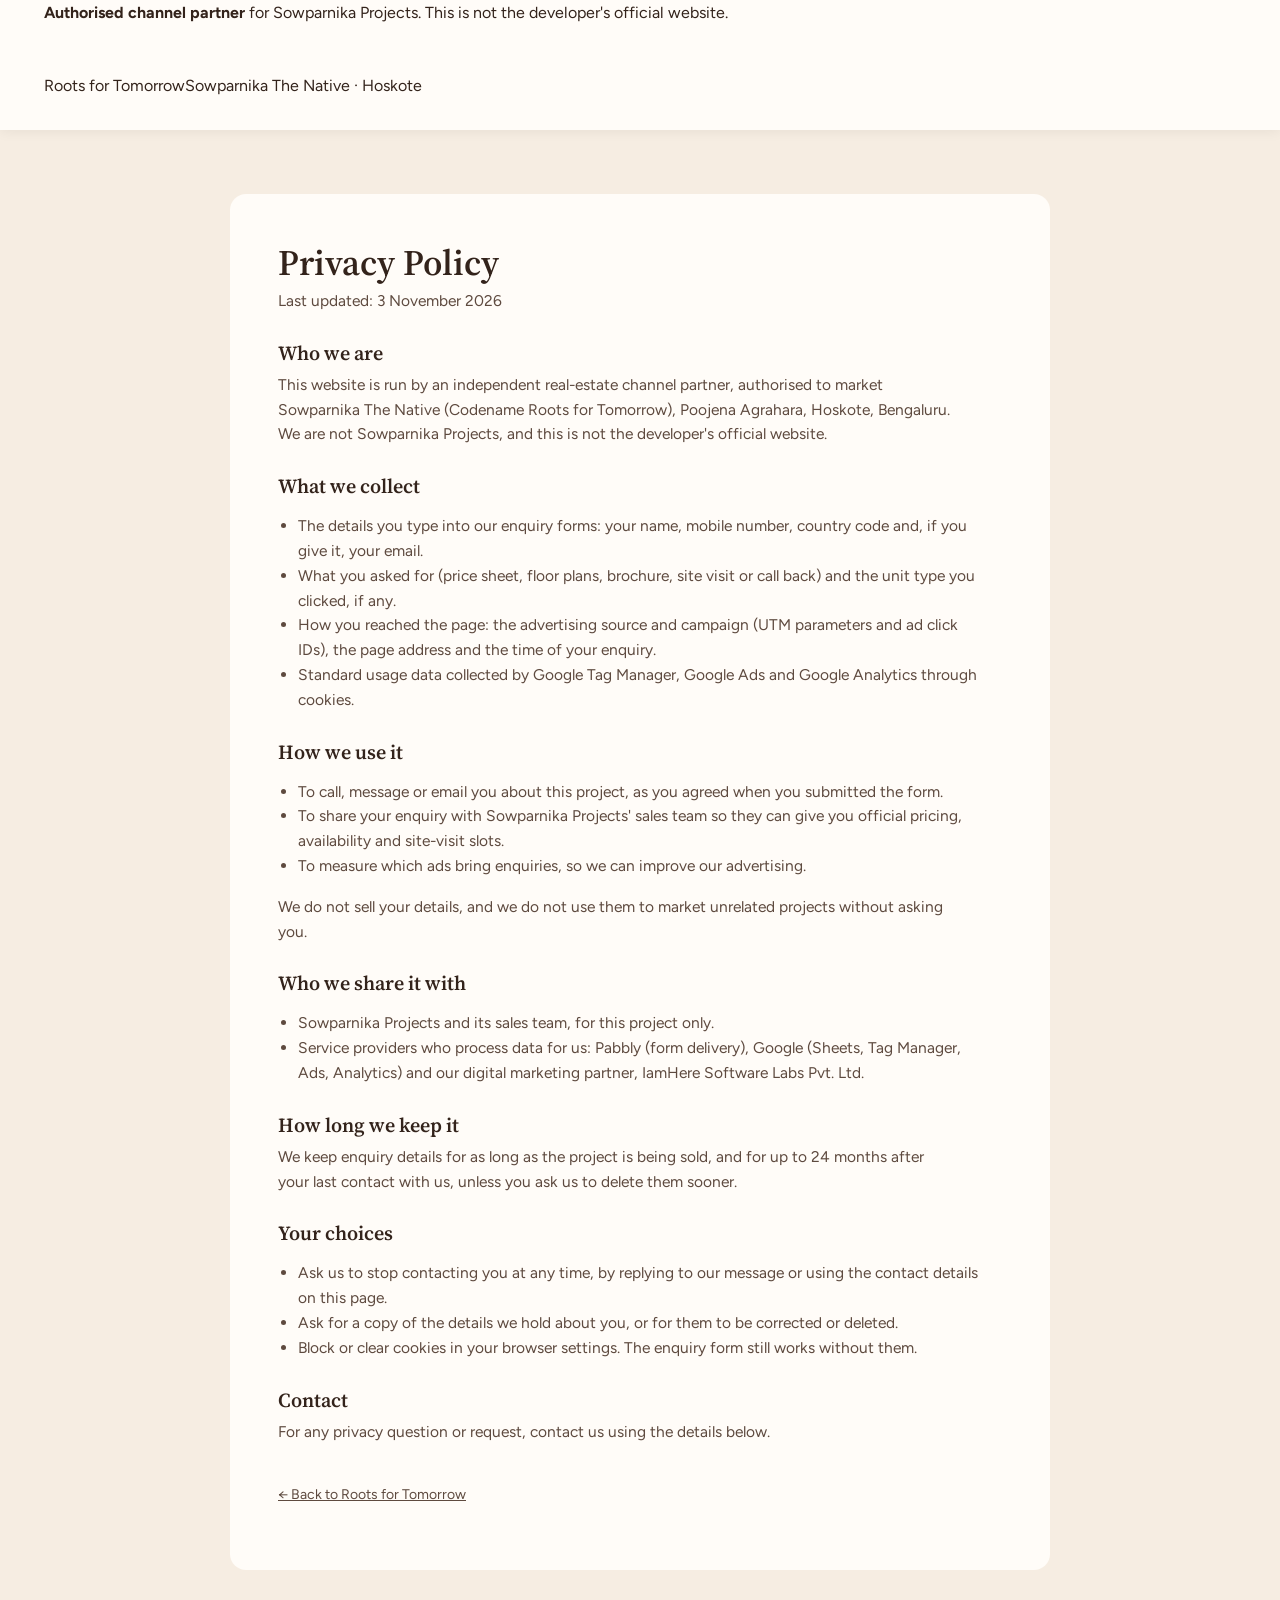
==== privacy-policy.html @ b04d7369 "Identify site as channel partner; add keywords to H1 and hero; privacy policy; neutral favicon" ====
<!DOCTYPE html>
<html lang="en-IN">
<head>
<!-- Google Tag Manager -->
<script async src="https://www.googletagmanager.com/gtm.js?id=GTM-KXQV6FQL"></script>
<script>
  window.dataLayer = window.dataLayer || [];
  function gtag(){dataLayer.push(arguments);}
  gtag('js', new Date());
  dataLayer.push({'gtm.start': new Date().getTime(), event: 'gtm.js'});
</script>
<!-- End Google Tag Manager -->
<meta charset="utf-8">
<meta name="viewport" content="width=device-width, initial-scale=1, viewport-fit=cover">
<title>Privacy Policy | Roots for Tomorrow</title>
<meta name="robots" content="noindex, follow">
<link rel="icon" href="favicon.ico" sizes="any">
<link rel="icon" href="assets/img/favicon-32.png" type="image/png" sizes="32x32">
<link rel="apple-touch-icon" href="assets/img/apple-touch-icon.png">
<link rel="preconnect" href="https://fonts.googleapis.com">
<link rel="preconnect" href="https://fonts.gstatic.com" crossorigin>
<link href="https://fonts.googleapis.com/css2?family=Cinzel:wght@500;600;700&family=Source+Serif+4:opsz,wght@8..60,400;8..60,600&family=Figtree:wght@400;500;600&display=swap" rel="stylesheet">
<link rel="stylesheet" href="assets/css/styles.css">
<link rel="stylesheet" href="assets/css/brand.css">
<script src="assets/js/config.js"></script>
<style>
  .pp { background: var(--band); padding-block: clamp(32px, 5vw, 64px); }
  .pp-card { background: var(--white); border-radius: 16px; max-width: 820px; margin: 0 auto; padding: clamp(24px, 4vw, 48px); }
  .pp-card h1 { font-family: var(--serif); font-size: clamp(28px, 3vw, 36px); font-weight: 600; margin-bottom: 6px; }
  .pp-card h2 { font-family: var(--serif); font-size: 20px; font-weight: 600; margin: 28px 0 8px; }
  .pp-card p, .pp-card li { color: var(--grey-2); font-size: 15.5px; max-width: 68ch; }
  .pp-card ul { padding-left: 20px; }
  .pp-meta { color: var(--grey); font-size: 13.5px; }
</style>
</head>
<body>
<header class="site-header" id="top">
  <div class="cp-strip" role="note"><div class="wrap"><p><strong>Authorised channel partner</strong> for Sowparnika Projects<span class="js-partner-inline"></span>. This is not the developer's official website.</p></div></div>
  <div class="wrap header-inner">
    <a class="brand brand-text" href="index.html" aria-label="Back to the Roots for Tomorrow page"><span class="bt-name">Roots for Tomorrow</span><span class="bt-sub">Sowparnika The Native · Hoskote</span></a>
  </div>
</header>

<main class="pp">
  <div class="wrap">
    <article class="pp-card">
      <h1>Privacy Policy</h1>
      <p class="pp-meta">Last updated: 3 November 2026</p>

      <h2>Who we are</h2>
      <p>This website is run by <span class="js-partner-name">an independent real-estate channel partner</span>, authorised to market Sowparnika The Native (Codename Roots for Tomorrow), Poojena Agrahara, Hoskote, Bengaluru. We are not Sowparnika Projects, and this is not the developer's official website.<span class="js-pp-contact"></span></p>

      <h2>What we collect</h2>
      <ul>
        <li>The details you type into our enquiry forms: your name, mobile number, country code and, if you give it, your email.</li>
        <li>What you asked for (price sheet, floor plans, brochure, site visit or call back) and the unit type you clicked, if any.</li>
        <li>How you reached the page: the advertising source and campaign (UTM parameters and ad click IDs), the page address and the time of your enquiry.</li>
        <li>Standard usage data collected by Google Tag Manager, Google Ads and Google Analytics through cookies.</li>
      </ul>

      <h2>How we use it</h2>
      <ul>
        <li>To call, message or email you about this project, as you agreed when you submitted the form.</li>
        <li>To share your enquiry with Sowparnika Projects' sales team so they can give you official pricing, availability and site-visit slots.</li>
        <li>To measure which ads bring enquiries, so we can improve our advertising.</li>
      </ul>
      <p>We do not sell your details, and we do not use them to market unrelated projects without asking you.</p>

      <h2>Who we share it with</h2>
      <ul>
        <li>Sowparnika Projects and its sales team, for this project only.</li>
        <li>Service providers who process data for us: Pabbly (form delivery), Google (Sheets, Tag Manager, Ads, Analytics) and our digital marketing partner, IamHere Software Labs Pvt. Ltd.</li>
      </ul>

      <h2>How long we keep it</h2>
      <p>We keep enquiry details for as long as the project is being sold, and for up to 24 months after your last contact with us, unless you ask us to delete them sooner.</p>

      <h2>Your choices</h2>
      <ul>
        <li>Ask us to stop contacting you at any time, by replying to our message or using the contact details on this page.</li>
        <li>Ask for a copy of the details we hold about you, or for them to be corrected or deleted.</li>
        <li>Block or clear cookies in your browser settings. The enquiry form still works without them.</li>
      </ul>

      <h2>Contact</h2>
      <p>For any privacy question or request, contact us using the details below.<span class="js-pp-contact2"></span></p>
      <p><a class="ty-back" href="index.html">← Back to Roots for Tomorrow</a></p>
    </article>
  </div>
</main>
<script>
(function () {
  var C = window.SS_CONFIG || {};
  if (C.partnerName) {
    document.querySelectorAll(".js-partner-name").forEach(function (s) { s.textContent = C.partnerName; });
    document.querySelectorAll(".js-partner-inline").forEach(function (s) { s.textContent = ", " + C.partnerName; });
  }
  var bits = [];
  if (C.agentRera) bits.push("Agent RERA: " + C.agentRera);
  if (C.partnerAddress) bits.push("Office: " + C.partnerAddress);
  if (C.phoneDisplay) bits.push("Phone: +91 " + C.phoneDisplay);
  if (C.partnerEmail) bits.push("Email: " + C.partnerEmail);
  var txt = bits.length ? " " + bits.join(" · ") + "." : "";
  document.querySelectorAll(".js-pp-contact, .js-pp-contact2").forEach(function (s) { s.textContent = txt; });
})();
</script>
</body>
</html>
---- assets/css/styles.css ----
/* Assetz Niwa & Neo — landing page styles.
   Format, fonts and colours follow the Sobha Sanctuary (dubai-sales-team.com) template:
   serif display headings (Chronicle Display → Source Serif 4), grotesque body (Ringside → Figtree),
   text #212529, grey #999, beige accent #c7a386, navy badge #064a69, dark pill buttons #222, #f9f9f9 bands. */
:root {
  --ink: #212529;
  --grey: #999999;
  --grey-2: #555960;
  --beige: #b9684e;            /* terracotta accent */
  --beige-soft: rgba(185, 104, 78, .32);
  --beige-faint: rgba(185, 104, 78, .18);
  --navy: #064a69;
  --dark: #222222;
  --band: #f9f9f9;
  --band-2: #f8f7f7;
  --white: #ffffff;
  --line: #e6e6e6;
  --serif: "Source Serif 4", "Chronicle Display", Georgia, "Times New Roman", serif;
  --sans: "Figtree", "Ringside", system-ui, -apple-system, "Segoe UI", sans-serif;
  --wrap: 1296px;
  --gutter: clamp(16px, 4vw, 44px);
  --header-h: 76px;
  --radius: 14px;
  --pill: 50px;
  color-scheme: light;
}
*, *::before, *::after { box-sizing: border-box; }
[hidden] { display: none !important; }
html { scroll-behavior: smooth; scroll-padding-top: calc(var(--header-h) + 12px); -webkit-text-size-adjust: 100%; font-synthesis-weight: none; }
body { margin: 0; font-family: var(--sans); font-weight: 400; font-size: 16px; line-height: 1.6; color: var(--ink); background: var(--white); overflow-x: hidden; }
img { max-width: 100%; height: auto; display: block; }
a { color: inherit; }
button { font: inherit; color: inherit; cursor: pointer; }
h1, h2, h3 { margin: 0; font-weight: 500; line-height: 1.15; }
p { margin: 0 0 1em; }
.sprite { position: absolute; width: 0; height: 0; overflow: hidden; }
.sr-only { position: absolute; width: 1px; height: 1px; overflow: hidden; clip: rect(0 0 0 0); }
.skip { position: absolute; left: -999px; top: 8px; background: var(--white); padding: 8px 14px; z-index: 100; }
.skip:focus { left: 8px; }
a:focus-visible, button:focus-visible, [tabindex]:focus-visible { outline: 2px solid var(--beige); outline-offset: 3px; }
.wrap { width: 100%; max-width: var(--wrap); margin: 0 auto; padding: 0 var(--gutter); }
.center { text-align: center; }
.section { padding: clamp(48px, 6vw, 80px) 0; }
.display { font-family: var(--serif); font-weight: 600; font-size: clamp(32px, 3.4vw, 40px); line-height: 1.15; color: var(--ink); margin-bottom: clamp(26px, 3.5vw, 40px); }
.fineprint { font-size: 12.5px; color: var(--grey); margin-top: 18px; line-height: 1.6; }

/* ---------- buttons (Sobha: dark pill, 12px, letter-spaced caps; outline pill 14px) ---------- */
.btn { white-space: nowrap; display: inline-flex; align-items: center; justify-content: center; gap: 8px; min-height: 42px; padding: 0 22px; border: 1px solid var(--dark); border-radius: var(--pill); background: var(--dark); color: #fff; font-size: 12px; font-weight: 500; letter-spacing: 1px; text-transform: uppercase; text-decoration: none; transition: background-color .2s, transform .2s, box-shadow .2s; }
.btn:hover { background: #000; transform: translateY(-1px); box-shadow: 0 10px 20px -12px rgba(0,0,0,.5); }
.btn[disabled] { opacity: .65; cursor: progress; }
.btn-outline { display: inline-flex; align-items: center; justify-content: center; min-height: 46px; padding: 0 26px; border: 1px solid #000; border-radius: var(--pill); background: transparent; color: #000; font-size: 14px; font-weight: 400; letter-spacing: 1px; text-transform: uppercase; transition: background-color .2s, color .2s; }
.btn-outline:hover { background: var(--dark); color: #fff; border-color: var(--dark); }

/* ---------- header (white, logo left, phone pill right) ---------- */
.site-header { position: sticky; top: 0; z-index: 40; background: var(--white); box-shadow: 0 2px 12px rgba(0,0,0,.06); }
.header-inner { height: var(--header-h); display: flex; align-items: center; justify-content: space-between; gap: 16px; }
.brand { display: inline-flex; align-items: center; min-height: 44px; }
.brand img { height: 38px; width: auto; max-width: none; }
.phone-pill { display: inline-flex; align-items: center; gap: 10px; min-height: 44px; padding: 0 18px; border: 1px solid var(--ink); border-radius: var(--pill); font-size: 16px; font-weight: 500; text-decoration: none; letter-spacing: .01em; transition: background-color .2s, color .2s; }
.phone-pill:hover { background: var(--dark); color: #fff; border-color: var(--dark); }
.flag { display: inline-flex; flex-direction: column; width: 22px; height: 15px; border-radius: 2px; overflow: hidden; box-shadow: 0 0 0 1px rgba(0,0,0,.08); }
.flag i { flex: 1; display: block; }
.flag i:nth-child(1) { background: #ff9933; } .flag i:nth-child(2) { background: #fff; } .flag i:nth-child(3) { background: #138808; }
@media (max-width: 480px) { .brand img { height: 30px; } .phone-pill { font-size: 14px; padding: 0 12px; } }

/* ---------- banner ---------- */
.banner { background: var(--dark); }
.banner > img { width: 100%; height: clamp(260px, 56vw, 720px); object-fit: cover; object-position: 50% 42%; }

/* ---------- intro + key facts ---------- */
.intro-band { background: var(--white); padding: clamp(32px, 4.5vw, 56px) 0 clamp(28px, 4vw, 48px); border-bottom: 1px solid var(--line); }
.intro-top { display: grid; gap: 22px; align-items: center; justify-items: center; text-align: center; }
.intro-logo img { width: 190px; height: auto; }
.intro-text h1 { font-family: var(--sans); font-weight: 500; font-size: clamp(22px, 2.2vw, 26px); line-height: 1.3; color: var(--ink); }
.intro-text h1 em { font-family: var(--serif); font-style: italic; font-weight: 300; font-size: 1.08em; color: var(--ink); }
.intro-price { margin: 12px 0 0; font-size: clamp(15px, 1.4vw, 18px); font-weight: 500; color: var(--beige); }
.intro-price i { font-style: normal; margin: 0 8px; color: #e3c3b7; }
@media (min-width: 900px) {
  .intro-top { grid-template-columns: auto auto 1fr; gap: 0; text-align: left; justify-items: stretch; }
  .intro-top::before { content: ""; grid-column: 2; grid-row: 1; width: 1px; height: 110px; background: var(--line); margin: 0 48px; }
  .intro-logo { grid-column: 1; grid-row: 1; justify-self: center; }
  .intro-text { grid-column: 3; grid-row: 1; }
}
.kf-grid { list-style: none; margin: clamp(28px, 4vw, 44px) 0 0; padding: 0; display: grid; grid-template-columns: repeat(2, minmax(0, 1fr)); gap: 22px 16px; }
.kf-grid li { display: flex; align-items: center; gap: 12px; min-width: 0; }
.kf-grid svg { flex: 0 0 auto; width: 36px; height: 36px; color: var(--grey-2); }
.kf-grid strong { display: block; font-weight: 500; font-size: 16px; line-height: 1.25; color: var(--beige); }
.kf-grid span { display: block; margin-top: 2px; font-size: 13.5px; color: var(--ink); }
@media (min-width: 900px) {
  .kf-grid { grid-template-columns: repeat(4, 1fr); gap: 26px 28px; }
  .kf-grid svg { width: 44px; height: 44px; }
  .kf-grid strong { font-size: 20px; }
  .kf-grid span { font-size: 15px; }
}

/* ---------- highlights (beige gradient pills, radius 28px) ---------- */
.highlights { background: var(--band); }
.hl-grid { list-style: none; margin: 0; padding: 0; display: grid; grid-template-columns: 1fr; gap: 16px; }
.hl-grid li { display: flex; align-items: center; gap: 18px; min-height: 90px; padding: 18px 24px; border-radius: 28px; background: linear-gradient(90deg, var(--beige-soft) 0%, var(--beige-faint) 41%, rgba(185,104,78,0) 100%); }
.hl-grid svg { flex: 0 0 auto; width: 50px; height: 50px; color: var(--beige); }
.hl-grid p { margin: 0; font-size: 16px; line-height: 1.35; color: var(--ink); }
.hl-grid strong { font-weight: 600; }
.hl-grid em { font-family: var(--serif); font-style: italic; font-weight: 400; font-size: 1.04em; }
@media (min-width: 700px) { .hl-grid { grid-template-columns: repeat(2, 1fr); gap: 20px 24px; } }
@media (min-width: 1100px) { .hl-grid { grid-template-columns: repeat(3, 1fr); gap: 22px 32px; } }

/* ---------- unit cards ---------- */
.units { background: var(--white); }
.unit-grid { display: grid; grid-template-columns: 1fr; gap: 24px; }
.unit-card { background: var(--band); border-radius: var(--radius); overflow: hidden; display: flex; flex-direction: column; }
.unit-media { position: relative; aspect-ratio: 4 / 3; background: var(--dark); }
.unit-media img { width: 100%; height: 100%; object-fit: cover; }
.unit-media::after { content: ""; position: absolute; inset: 0; background: linear-gradient(0deg, rgba(0,0,0,.72) 0%, rgba(0,0,0,.1) 55%, transparent 100%); }
.unit-badge { position: absolute; top: 14px; right: 14px; z-index: 1; background: var(--navy); color: #fff; font-size: 12px; font-weight: 500; letter-spacing: .04em; text-transform: uppercase; padding: 7px 14px; border-radius: var(--pill); }
.unit-title { position: absolute; left: 0; right: 0; bottom: 0; z-index: 1; padding: 16px 18px; color: #fff; }
.unit-title h3 { font-family: var(--serif); font-weight: 600; font-size: 20px; letter-spacing: .02em; text-transform: uppercase; }
.unit-title p { margin: 4px 0 0; font-size: 15px; font-weight: 500; }
.unit-facts { list-style: none; margin: 0; padding: 18px 18px 8px; display: grid; gap: 12px; }
.unit-facts li { display: flex; align-items: center; gap: 10px; font-size: 15px; color: var(--ink); }
.unit-facts svg { flex: 0 0 auto; color: var(--ink); }
.unit-card .btn { margin: 10px 18px 20px; align-self: flex-start; }
@media (min-width: 700px) { .unit-grid { grid-template-columns: repeat(2, 1fr); } }
@media (min-width: 1000px) { .unit-grid { grid-template-columns: repeat(3, 1fr); } }

/* ---------- gallery (3 x 2 rounded grid) ---------- */
.gallery-sec { background: var(--band); }
.g-grid { display: grid; grid-template-columns: 1fr; gap: 20px; }
.g-grid button { display: block; width: 100%; padding: 0; border: 0; border-radius: var(--radius); overflow: hidden; background: var(--dark); cursor: zoom-in; }
.g-grid img { width: 100%; aspect-ratio: 4 / 3; object-fit: cover; transition: transform .7s ease; }
.g-grid button:hover img { transform: scale(1.04); }
@media (min-width: 700px) { .g-grid { grid-template-columns: repeat(2, 1fr); } }
@media (min-width: 1000px) { .g-grid { grid-template-columns: repeat(3, 1fr); gap: 24px; } }

/* ---------- amenities (tab pills left, image right) ---------- */
.amenities { background: var(--white); }
.am-split { display: grid; gap: 28px; align-items: start; }
.am-tabs { list-style: none; margin: 0; padding: 0; display: grid; gap: 16px; }
.am-tab { display: flex; align-items: center; gap: 14px; width: 100%; min-height: 72px; padding: 0 22px; border: 1px solid var(--line); border-radius: var(--pill); background: var(--white); text-align: left; font-size: 16px; font-weight: 500; color: var(--ink); box-shadow: 0 6px 16px -12px rgba(0,0,0,.25); transition: background .25s, border-color .25s; }
.am-tab:hover { border-color: var(--beige); }
.am-tab.is-active { border-color: transparent; background: linear-gradient(90deg, var(--beige-soft) 0%, var(--beige-faint) 50%, rgba(185,104,78,0) 100%), var(--white); }
.am-ic { flex: 0 0 auto; width: 40px; height: 40px; display: grid; place-items: center; color: var(--beige); }
.am-panels { position: relative; }
.am-panel { margin: 0; }
.am-panel img { width: 100%; aspect-ratio: 4 / 3; object-fit: cover; border-radius: var(--radius); }
.am-panel figcaption { margin-top: 12px; font-size: 14.5px; color: var(--grey-2); }
@media (min-width: 900px) { .am-split { grid-template-columns: 1fr 1.25fr; gap: 40px; } .am-panel img { aspect-ratio: 4 / 3.2; } }

/* ---------- floor plans & price list ---------- */
.pricing { background: var(--band); }
.fp-grid { display: grid; grid-template-columns: 1fr; gap: 32px; }
.fp-card { min-width: 0; display: flex; flex-direction: column; }
.fp-img { position: relative; display: block; width: 100%; aspect-ratio: 16 / 9.5; padding: 0; border: 0; border-radius: var(--radius); background: #f5ece8; overflow: hidden; cursor: pointer; }
.fp-img img { width: 100%; height: 100%; object-fit: cover; object-position: 50% 40%; filter: blur(5px); opacity: .85; transform: scale(1.1); transition: filter .4s; }
.fp-img:hover img { filter: blur(3px); }
.fp-pill { position: absolute; left: 50%; top: 50%; transform: translate(-50%, -50%); background: var(--beige); color: #fff; padding: 12px 26px; border-radius: var(--pill); font-size: 14px; font-weight: 400; letter-spacing: .14em; text-transform: uppercase; white-space: nowrap; }
.fp-info { margin: 22px 0 18px; padding: 0 4px; }
.fp-info div { margin-bottom: 12px; }
.fp-info dt { font-size: 14px; letter-spacing: .04em; text-transform: uppercase; color: var(--ink); }
.fp-info dd { margin: 3px 0 0; font-size: 15px; font-weight: 600; letter-spacing: .02em; text-transform: uppercase; color: var(--ink); }
.fp-card .btn-outline { margin-top: auto; width: 100%; }
@media (min-width: 700px) { .fp-grid { grid-template-columns: repeat(2, 1fr); gap: 36px 28px; } }
@media (min-width: 1000px) { .fp-grid { grid-template-columns: repeat(3, 1fr); gap: 32px; } }

/* ---------- about developer ---------- */
.about { background: var(--white); }
.about-grid { display: grid; gap: 28px; align-items: center; }
.about-logo img { width: 220px; height: auto; }
.about-logo p { margin: 16px 0 0; font-size: 14px; color: var(--grey-2); }
.about-logo strong { color: var(--ink); font-weight: 600; }
.about-text p { font-size: 16px; color: var(--grey-2); line-height: 1.7; }
.about-text p:last-child { margin-bottom: 0; }
@media (min-width: 900px) { .about-grid { grid-template-columns: 280px 1fr; gap: 56px; } }

/* ---------- enquiry section ---------- */
.contact { background: var(--white); border-top: 1px solid var(--line); }
.contact-grid { display: grid; gap: 32px; }
.eyebrow { margin: 0 0 6px; font-size: 16px; letter-spacing: .14em; text-transform: uppercase; color: var(--grey-2); }
.contact .display { margin-bottom: 14px; }
.contact-sub { color: var(--grey-2); max-width: 44ch; }
.form-label { margin: 0 0 20px; padding-bottom: 10px; font-size: 14px; font-weight: 600; letter-spacing: .08em; text-transform: uppercase; color: var(--ink); border-bottom: 1px solid var(--line); position: relative; }
.form-label::after { content: ""; position: absolute; left: 0; bottom: -1px; width: 110px; height: 2px; background: var(--beige); }
@media (min-width: 900px) { .contact-grid { grid-template-columns: 1fr 1.1fr; gap: 64px; align-items: start; } }

/* ---------- footer ---------- */
.site-footer { background: var(--band-2); color: var(--grey-2); padding: 28px 0 calc(96px + env(safe-area-inset-bottom)); font-size: 13px; border-top: 1px solid var(--line); }
.foot-grid { display: grid; gap: 18px; align-items: start; }
.foot-mark { width: 84px; height: auto; }
.foot-partner { margin: 0 0 8px; font-size: 13.5px; color: var(--ink); }
.disclaimer { margin: 0; font-size: 12.5px; line-height: 1.6; color: var(--grey-2); }
.disclaimer strong { color: var(--ink); font-weight: 600; }
.disclaimer a { color: var(--ink); }
.foot-links { display: flex; gap: 14px; font-size: 13.5px; }
.foot-links a { color: var(--ink); text-decoration: none; }
.foot-links a:hover { text-decoration: underline; }
@media (min-width: 900px) { .foot-grid { grid-template-columns: 100px 1fr auto; gap: 24px; } .site-footer { padding-bottom: 28px; } }

/* ---------- side tab, WhatsApp float, sticky bar ---------- */
.side-tab { display: none; position: fixed; right: 0; top: 40%; z-index: 44; width: 48px; height: 160px; padding: 0; border: 0; border-radius: 10px 0 0 10px; background: var(--dark); color: #fff; transition: background-color .2s; }
.side-tab span { display: block; transform: rotate(-90deg); white-space: nowrap; font-size: 12px; font-weight: 500; letter-spacing: 2px; text-transform: uppercase; }
.side-tab:hover { background: #000; }
@media (min-width: 900px) { .side-tab { display: grid; place-items: center; } }
.wa-float { position: fixed; left: 20px; bottom: 92px; z-index: 44; width: 52px; height: 52px; border-radius: 50%; display: grid; place-items: center; background: #25d366; color: #fff; box-shadow: 0 10px 24px -8px rgba(0,0,0,.5); }
@media (min-width: 900px) { .wa-float { bottom: 28px; left: 24px; } }
.action-bar { position: fixed; z-index: 45; left: 0; right: 0; bottom: 0; display: flex; gap: 8px; padding: 10px 12px calc(10px + env(safe-area-inset-bottom)); background: rgba(34,34,34,.97); transform: translateY(110%); transition: transform .25s ease; }
.action-bar.is-visible { transform: none; }
.action-bar > * { flex: 1 1 0; min-height: 46px; display: inline-flex; align-items: center; justify-content: center; gap: 6px; border-radius: var(--pill); font-weight: 500; font-size: 13px; letter-spacing: 1px; text-transform: uppercase; text-decoration: none; }
.action-bar a { color: #fff; border: 1px solid rgba(255,255,255,.4); }
.action-bar .mb-wa { color: #fff; background: #25d366; border-color: #25d366; }
.action-bar button { flex-grow: 1.4; border: 0; background: #fff; color: var(--dark); }
@media (min-width: 900px) { .action-bar { display: none; } }

/* ---------- forms (Sobha: light bordered fields, placeholder labels, outline Submit pill) ---------- */
.form-title { font-family: var(--serif); font-weight: 600; font-size: 28px; line-height: 1.15; margin-bottom: 6px; }
.form-lede { font-size: 14px; color: var(--grey-2); margin-bottom: 18px; }
.lead-form { display: grid; gap: 14px; }
.field { margin: 0; padding: 0; border: 0; min-width: 0; }
.field legend { display: block; font-size: 13px; font-weight: 500; margin-bottom: 8px; color: var(--ink); padding: 0; }
.opt { font-weight: 400; color: var(--grey); }
.lead-form input[type=text], .lead-form input[type=tel], .lead-form input[type=email], .lead-form select { width: 100%; height: 52px; padding: 0 16px; border: 1px solid #d9d9d9; border-radius: 6px; background: #fff; font: inherit; font-size: 15px; color: var(--ink); }
.lead-form input::placeholder { color: #8a8a8a; }
.lead-form input:focus, .lead-form select:focus { outline: none; border-color: var(--beige); box-shadow: 0 0 0 3px rgba(185,104,78,.25); }
.lead-form input[aria-invalid="true"] { border-color: #b3261e; }
.phone-row { display: grid; grid-template-columns: 92px 1fr; gap: 8px; }
.phone-row select { padding: 0 10px; }
.chips { display: flex; flex-wrap: wrap; gap: 8px; }
.chips legend { width: 100%; }
.chips label { position: relative; margin: 0; }
.chips input { position: absolute; opacity: 0; inset: 0; margin: 0; cursor: pointer; }
.chips label span { display: inline-flex; align-items: center; min-height: 42px; padding: 0 16px; border: 1px solid #d9d9d9; border-radius: var(--pill); font-size: 13.5px; background: #fff; transition: background-color .15s, border-color .15s, color .15s; }
.chips label input:checked + span { background: var(--dark); color: #fff; border-color: var(--dark); }
.chips input:focus-visible + span { outline: 2px solid var(--beige); outline-offset: 2px; }
.consent { display: grid; grid-template-columns: 20px 1fr; gap: 10px; align-items: center; font-size: 12.5px; color: var(--grey-2); line-height: 1.5; min-height: 44px; }
.consent input { width: 18px; height: 18px; margin: 0; accent-color: var(--dark); }
.err { margin: 4px 0 0; font-size: 12.5px; color: #b3261e; }
.err:empty { display: none; }
.form-status { margin: 0; font-size: 13.5px; }
.form-status:empty { display: none; }
.form-status.is-error { color: #8c1d18; background: #fbeceb; padding: 10px 12px; border-radius: 6px; }
.form-status a { font-weight: 600; }
.hp { position: absolute !important; left: -9999px; width: 1px; height: 1px; overflow: hidden; }
.btn-submit { justify-self: start; min-width: 140px; }
.form-success { text-align: left; padding: 6px 0; }
.form-success h4 { font-family: var(--serif); font-size: 24px; font-weight: 600; margin: 0 0 8px; }
.form-success p { font-size: 14px; color: var(--grey-2); }
.form-success .tick { width: 44px; height: 44px; border-radius: 50%; background: var(--beige); display: grid; place-items: center; margin-bottom: 14px; color: #fff; }
.form-success .btn-dark { display: inline-flex; align-items: center; min-height: 42px; padding: 0 22px; border-radius: var(--pill); background: var(--dark); color: #fff; border: 0; font-size: 12px; letter-spacing: 1px; text-transform: uppercase; }

/* ---------- modal + lightbox ---------- */
dialog { border: 0; padding: 0; }
dialog::backdrop { background: rgba(0, 0, 0, .7); }
.modal { width: min(480px, calc(100% - 24px)); max-height: calc(100svh - 24px); border-radius: 14px; background: var(--white); color: var(--ink); overflow: auto; box-shadow: 0 40px 100px -30px rgba(0,0,0,.6); }
.modal[open] { animation: pop .3s ease; }
@keyframes pop { from { opacity: 0; transform: translateY(12px) scale(.98); } to { opacity: 1; transform: none; } }
.modal-inner { padding: 30px 26px 24px; }
.modal-logo { width: 120px; height: auto; margin: 0 auto 18px; }
.modal-inner .form-title, .modal-inner .form-lede { text-align: center; }
.assure { display: flex; align-items: center; justify-content: center; gap: 6px; margin: 14px 0 0; font-size: 12px; color: var(--grey); }
.modal .btn-submit { justify-self: stretch; width: 100%; background: var(--dark); color: #fff; border-color: var(--dark); font-size: 13px; }
.modal-close { position: absolute; top: 10px; right: 10px; width: 40px; height: 40px; border: 0; border-radius: 50%; background: rgba(0,0,0,.06); color: var(--ink); display: grid; place-items: center; z-index: 3; }
.modal-close:hover { background: rgba(0,0,0,.12); }
.lightbox { width: 100vw; height: 100svh; max-width: none; max-height: none; background: rgba(15, 15, 15, .96); color: #fff; }
.lightbox[open] { display: grid; place-items: center; }
.lightbox figure { margin: 0; max-width: min(1400px, 94vw); }
.lightbox img { max-height: 82svh; width: auto; margin: 0 auto; background: #fff; }
.lightbox figcaption { color: #cfc8c1; text-align: center; margin-top: 10px; font-size: 14px; }
.lightbox .modal-close { background: rgba(255,255,255,.12); color: #fff; }
.lb-nav { position: absolute; top: 50%; transform: translateY(-50%); width: 48px; height: 64px; background: rgba(255,255,255,.08); border: 0; color: #fff; font-size: 36px; }
.lb-prev { left: 8px; }
.lb-next { right: 8px; }
.noscript { position: fixed; bottom: 0; left: 0; right: 0; background: #f6e6df; padding: 12px; text-align: center; margin: 0; z-index: 99; }
section[id] { scroll-margin-top: calc(var(--header-h) + 8px); }
html:not(.ss-editing) [data-edit]:empty { display: none; }
.review-mode [data-review] { outline: 2px dashed #d97706; outline-offset: 4px; }
@media (prefers-reduced-motion: reduce) { html { scroll-behavior: auto; } *, *::before, *::after { transition: none !important; animation: none !important; } }
.unit-media { overflow: hidden; }
.unit-media img { position: absolute; inset: 0; }
.unit-media img[height="3845"] { object-position: 50% 70%; }
#am-relax img { object-position: 50% 78%; }
/* Section order: Highlights (grey) → Floor plans (white) → Gallery (grey) → Amenities (white) → Location */
.pricing { background: var(--white); }

/* ---------- location (assetzproperty.com/niwaandneo: category tabs + numbered map + landmark lists) ---------- */
.location { background: var(--band); color: var(--ink); }
.loc-intro { max-width: 760px; margin: -8px auto 30px; text-align: center; color: var(--grey-2); font-size: 16px; }
.loc-tabs { list-style: none; margin: 0 0 28px; padding: 0; display: grid; grid-template-columns: repeat(3, 1fr); gap: 10px; }
.loc-tab { width: 100%; min-height: 64px; display: flex; flex-direction: column; align-items: center; justify-content: center; gap: 6px; padding: 10px 8px; border: 1px solid var(--line); border-radius: var(--radius); background: var(--white); font-size: 13px; font-weight: 500; color: var(--ink); transition: background .25s, border-color .25s, color .25s; }
.loc-tab svg { color: var(--beige); }
.loc-tab:hover { border-color: var(--beige); }
.loc-tab.is-active { background: var(--dark); border-color: var(--dark); color: #fff; }
.loc-tab.is-active svg { color: #fff; }
.loc-split { display: grid; gap: 24px; align-items: start; }
.loc-map { margin: 0; }
.loc-map button { display: block; width: 100%; padding: 0; border: 1px solid var(--line); border-radius: var(--radius); background: #fff; overflow: hidden; cursor: zoom-in; }
.loc-map img { width: 100%; height: auto; }
.loc-panels { background: var(--white); border: 1px solid var(--line); border-radius: var(--radius); padding: 24px 22px; }
.loc-panel h3 { font-family: var(--serif); font-weight: 600; font-size: 24px; margin-bottom: 14px; }
.loc-items { list-style: none; margin: 0; padding: 0; }
.loc-items li { display: grid; grid-template-columns: 32px 1fr auto; align-items: center; gap: 12px; padding: 12px 0; border-top: 1px solid var(--line); font-size: 15px; }
.loc-no { width: 28px; height: 28px; border-radius: 50%; background: var(--beige); color: #fff; font-size: 12px; font-weight: 600; display: grid; place-items: center; }
.loc-name { color: var(--ink); }
.loc-time { color: var(--grey-2); white-space: nowrap; font-size: 14px; }
.location .fineprint { margin-top: 22px; }
@media (min-width: 700px) { .loc-tabs { grid-template-columns: repeat(6, 1fr); } .loc-tab { flex-direction: row; gap: 10px; min-height: 56px; font-size: 14px; } }
@media (min-width: 900px) { .loc-split { grid-template-columns: 1.15fr 1fr; gap: 32px; } .loc-panels { padding: 30px 28px; } }

/* ---------- conversion popup ---------- */
.modal { width: min(880px, calc(100% - 24px)); border-radius: 16px; overflow: hidden auto; }
.modal-grid { display: grid; grid-template-columns: 1fr; }
.modal-offer { position: relative; min-height: 190px; background: var(--dark); color: #fff; overflow: hidden; }
.modal-photo { position: absolute; inset: 0; width: 100%; height: 100%; object-fit: cover; object-position: 50% 20%; }
.modal-offer-inner { position: relative; z-index: 1; height: 100%; display: flex; flex-direction: column; justify-content: flex-end; padding: 22px 22px 20px; background: linear-gradient(180deg, rgba(10,10,10,.25) 0%, rgba(10,10,10,.6) 45%, rgba(10,10,10,.92) 100%); }
.modal-offer .modal-logo { width: 96px; margin: 0 0 12px; }
.modal-eyebrow { margin: 0 0 6px; font-size: 11px; letter-spacing: .16em; text-transform: uppercase; color: var(--beige); }
.modal-offer h3 { font-family: var(--serif); font-weight: 600; font-size: 22px; line-height: 1.2; margin-bottom: 12px; }
.modal-perks, .modal-trust { list-style: none; margin: 0; padding: 0; }
.modal-perks { display: none; gap: 8px; }
.modal-perks li { display: flex; align-items: center; gap: 10px; font-size: 14px; color: #eee8e1; }
.modal-perks svg { flex: 0 0 auto; color: var(--beige); }
.modal-trust { display: flex; gap: 18px; margin-top: 16px; padding-top: 14px; border-top: 1px solid rgba(255,255,255,.2); }
.modal-trust li { font-size: 11px; line-height: 1.3; color: #d9d4ce; }
.modal-trust strong { display: block; font-size: 16px; font-weight: 600; color: #fff; }
.modal-inner { padding: 24px 22px 20px; }
.modal-tag { margin: 0 0 6px; font-size: 11.5px; font-weight: 600; letter-spacing: .14em; text-transform: uppercase; color: var(--beige); }
.modal-inner .form-title, .modal-inner .form-lede { text-align: left; }
.modal-inner .form-title { font-size: 26px; }
.modal .btn-submit { min-height: 52px; font-size: 13px; }
.modal .assure { justify-content: flex-start; text-align: left; }
.modal .lead-form { gap: 12px; }
@media (min-width: 860px) {
  .modal-grid { grid-template-columns: 400px 1fr; min-height: 560px; }
  .modal-offer { min-height: 0; }
  .modal-offer-inner { padding: 30px 28px 26px; }
  .modal-perks { display: grid; }
  .modal-offer h3 { font-size: 26px; }
  .modal-inner { padding: 34px 32px 26px; display: flex; flex-direction: column; justify-content: center; }
  .modal-close { background: rgba(0,0,0,.06); }
}

/* ---------- thank-you page ---------- */
.ty { background: var(--band); min-height: calc(100vh - var(--header-h)); display: grid; place-items: start center; padding: clamp(40px, 6vw, 80px) 0; }
.ty-card { background: var(--white); border-radius: 16px; box-shadow: 0 30px 60px -40px rgba(0,0,0,.35); max-width: 760px; width: 100%; padding: clamp(28px, 5vw, 56px); text-align: center; }
.ty-tick { width: 64px; height: 64px; border-radius: 50%; background: var(--beige); color: #fff; display: grid; place-items: center; margin: 0 auto 18px; }
.ty-card .display { margin-bottom: 10px; }
.ty-lede { font-size: 17px; color: var(--grey-2); max-width: 52ch; margin: 0 auto 26px; }
.ty-steps { list-style: none; margin: 0 auto 30px; padding: 0; display: grid; gap: 12px; text-align: left; max-width: 520px; }
.ty-steps li { display: grid; grid-template-columns: 32px 1fr; gap: 12px; align-items: start; font-size: 15px; color: var(--ink); }
.ty-steps .no { width: 28px; height: 28px; border-radius: 50%; background: var(--dark); color: #fff; font-size: 12px; font-weight: 600; display: grid; place-items: center; margin-top: 1px; }
.ty-actions { display: flex; flex-wrap: wrap; justify-content: center; gap: 12px; margin-bottom: 8px; }
.ty-actions .btn, .ty-actions .btn-outline { min-height: 48px; }
.ty-plans { margin-top: 36px; padding-top: 28px; border-top: 1px solid var(--line); text-align: left; }
.ty-plans h2 { font-family: var(--serif); font-weight: 600; font-size: 24px; margin-bottom: 6px; text-align: center; }
.ty-plans > p { text-align: center; color: var(--grey-2); font-size: 14.5px; margin-bottom: 18px; }
.ty-grid { display: grid; grid-template-columns: 1fr; gap: 16px; }
.ty-grid figure { margin: 0; background: var(--band); border-radius: var(--radius); overflow: hidden; }
.ty-grid button { display: block; width: 100%; padding: 0; border: 0; background: #fff; cursor: zoom-in; }
.ty-grid figcaption { padding: 10px 14px 12px; font-size: 13.5px; color: var(--ink); }
.ty-grid figcaption strong { display: block; font-weight: 600; }
.ty-back { display: inline-block; margin-top: 24px; font-size: 14px; color: var(--grey-2); }
@media (min-width: 700px) { .ty-grid { grid-template-columns: repeat(3, 1fr); } }

/* side tab: vertical text via writing-mode (robust), close buttons always clickable */
.side-tab { width: 46px; height: auto; padding: 22px 0; }
.side-tab span { transform: none; writing-mode: vertical-rl; transform: rotate(180deg); display: inline-block; line-height: 1; }
.modal-close, .modal-close * { pointer-events: auto; }
.modal-close svg { pointer-events: none; }

/* ---------- hero lead form ---------- */
.hero { position: relative; isolation: isolate; }
.hero > img { height: clamp(420px, 60vw, 760px); }
.hero-shade { position: absolute; inset: 0; z-index: 0; background: linear-gradient(90deg, rgba(10,10,10,.55) 0%, rgba(10,10,10,.25) 45%, rgba(10,10,10,.15) 100%), linear-gradient(0deg, rgba(10,10,10,.5), transparent 40%); }
.hero-grid { position: relative; z-index: 1; display: grid; gap: 22px; padding-top: 28px; padding-bottom: 28px; }
.hero-copy { color: #fff; text-align: center; }
.hero-eyebrow { margin: 0 0 10px; font-size: 11.5px; letter-spacing: .2em; text-transform: uppercase; color: var(--beige); }
.hero-mark { width: clamp(150px, 20vw, 240px); height: auto; margin: 0 auto 14px; filter: drop-shadow(0 6px 18px rgba(0,0,0,.45)); }
.hero-line { margin: 0 0 6px; font-size: 15px; color: #f1ece6; }
.hero-price { margin: 0; font-family: var(--serif); font-size: 20px; font-weight: 600; color: #fff; }
.hero-form { background: var(--white); border-radius: var(--radius); padding: 22px 20px 18px; box-shadow: 0 40px 80px -30px rgba(0,0,0,.6); max-width: 440px; width: 100%; margin: 0 auto; }
.hf-tag { margin: 0 0 6px; font-size: 11px; font-weight: 600; letter-spacing: .16em; text-transform: uppercase; color: var(--beige); }
.hero-form .form-title { font-size: 24px; }
.hero-form .form-lede { margin-bottom: 14px; }
.hero-form .lead-form { gap: 12px; }
.hero-form .btn-submit { justify-self: stretch; width: 100%; background: var(--dark); color: #fff; border-color: var(--dark); min-height: 50px; font-size: 13px; }
.hero-form .assure { justify-content: flex-start; margin-top: 12px; }
.hero-form .js-form-slot { min-height: 300px; }
@media (max-width: 899px) {
  .hero { background: var(--white); }
  .hero > img { position: absolute; inset: 0; width: 100%; height: 100%; }
  .hero-shade { background: linear-gradient(180deg, rgba(10,10,10,.35) 0%, rgba(10,10,10,.7) 100%); }
  .hero-grid { padding-top: 36px; padding-bottom: 36px; }
}
@media (min-width: 900px) {
  .hero > img { position: absolute; inset: 0; width: 100%; height: 100%; }
  .hero { min-height: clamp(560px, 62vw, 720px); display: flex; align-items: center; }
  .hero-grid { grid-template-columns: minmax(0, 1fr) 420px; align-items: center; gap: 48px; padding-top: 56px; padding-bottom: 56px; width: 100%; }
  .hero-copy { text-align: left; }
  .hero-mark { margin: 0 0 16px; }
  .hero-line { font-size: 17px; }
  .hero-price { font-size: 24px; }
  .hero-form { margin: 0 0 0 auto; padding: 26px 26px 20px; }
}
/* Hero legibility: stronger left-to-right gradient plus a soft scrim behind the copy */
.hero-shade { background: linear-gradient(90deg, rgba(8,8,8,.82) 0%, rgba(8,8,8,.62) 32%, rgba(8,8,8,.3) 60%, rgba(8,8,8,.15) 100%), linear-gradient(0deg, rgba(8,8,8,.55), transparent 45%); }
.hero-copy { text-shadow: 0 2px 14px rgba(0,0,0,.55); }
.hero-line { color: #fff; font-weight: 500; }
@media (max-width: 899px) { .hero-shade { background: linear-gradient(180deg, rgba(8,8,8,.6) 0%, rgba(8,8,8,.7) 40%, rgba(8,8,8,.8) 100%); } }
/* Thank-you page: centre the card in the viewport */
.ty { display: block; }
.ty > .wrap { display: flex; justify-content: center; }
.ty-card { margin: 0 auto; }

.foot-credits { margin-top: 10px; }
---- assets/css/brand.css ----
/* Roots for Tomorrow — Sowparnika brand layer on top of the Niwa & Neo page structure (styles.css).
   Layout: same section flow as assetzknvniwaneo.in; pre-launch, so every render slot is an illustration.
   Palette follows sowparnika.com: cream ground, terracotta accent, earth-brown ink. No navy, no blue.
   Type: same pairing as the reference — Source Serif 4 for display and italic accents, Figtree for body/UI;
   Cinzel only inside the Codename seal. Single light theme by choice (developer brand).
   Scale: hero price 30 / section titles 40 / H1 26 / card titles 18 / body 16 / labels 11-12 caps. */
:root {
  --ink: #33231B;          /* earth-brown text */
  --grey: #8D7A6E;
  --grey-2: #5E4A3F;
  --beige: #B4532F;        /* Sowparnika terracotta (accent) */
  --beige-soft: rgba(180, 83, 47, .26);
  --beige-faint: rgba(180, 83, 47, .12);
  --navy: #6B4430;         /* replaced: warm brown, never navy */
  --dark: #3B2418;         /* deep brown for buttons, hero ground */
  --dark-2: #2A1910;
  --band: #F6EDE2;         /* cream band */
  --band-2: #FBF6EF;
  --white: #FFFCF8;
  --line: #E9DACA;
  --sand: #E7C7A3;
  --leaf: #7C7A48;         /* olive, used only in illustrations */
  --serif: "Source Serif 4", Georgia, "Times New Roman", serif;
  --sans: "Figtree", "Segoe UI", system-ui, -apple-system, sans-serif;
  --seal: "Cinzel", "Trajan Pro", Georgia, serif;
  color-scheme: light;
}
body { background: var(--white); color: var(--ink); font-size: 16px; }
.display { font-family: var(--serif); font-weight: 600; font-size: clamp(30px, 3.4vw, 40px); letter-spacing: -.005em; color: var(--ink); }
.btn:hover { background: var(--dark-2); }
.btn-outline { border-color: var(--ink); color: var(--ink); font-size: 13px; font-weight: 500; }
.btn-outline:hover { background: var(--beige); border-color: var(--beige); color: #fff; }
.fineprint { color: var(--grey); }

/* ---------- header: wordmark + chapter badge, nothing in between ---------- */
.site-header { top: env(safe-area-inset-top, 0px); background: var(--white); }
body::before { content: ""; position: fixed; inset: 0 0 auto; height: env(safe-area-inset-top, 0px); z-index: 60; background: var(--white); }
.wrap { padding-left: max(var(--gutter), env(safe-area-inset-left, 0px)); padding-right: max(var(--gutter), env(safe-area-inset-right, 0px)); }
.brand-lock { display: flex; align-items: center; gap: 14px; min-width: 0; }
.brand { text-decoration: none; }
.wm { font-weight: 700; font-size: 21px; letter-spacing: .2em; color: var(--beige); line-height: 1; }
.chapter { font-size: 11px; font-weight: 500; letter-spacing: .14em; text-transform: uppercase; color: var(--beige); line-height: 1.35; padding-left: 14px; border-left: 1px solid var(--beige-soft); }
.chapter b { font-weight: 700; }
.phone-pill { border-color: var(--ink); }
.phone-pill:hover { background: var(--beige); border-color: var(--beige); }
.head-cta { display: none; }
@media (min-width: 700px) { .head-cta { display: inline-flex; } .head-right { display: flex; gap: 10px; align-items: center; } }
@media (max-width: 560px) { .wm { font-size: 16px; letter-spacing: .16em; } .chapter { font-size: 9.5px; letter-spacing: .1em; padding-left: 10px; } .brand-lock { gap: 10px; } }

/* ---------- Codename seal (Cinzel lives only here) ---------- */
.seal { display: inline-grid; justify-items: center; gap: 0; }
.seal-pill { position: relative; z-index: 1; margin-bottom: -13px; padding: 6px 18px; border-radius: 50px; background: var(--beige); color: #fff; font-size: 11.5px; font-weight: 600; letter-spacing: .24em; text-transform: uppercase; }
.seal-frame { padding: 26px 34px 20px; border: 1px solid currentColor; outline: 1px solid currentColor; outline-offset: 5px; text-align: center; display: grid; gap: 4px; }
.seal-code { font-family: var(--seal); font-weight: 600; font-size: 14px; letter-spacing: .42em; text-transform: uppercase; opacity: .85; }
.seal-name { font-family: var(--seal); font-weight: 700; font-size: clamp(30px, 3.6vw, 46px); line-height: 1.06; letter-spacing: .04em; }

/* ---------- hero: illustrated, no render ---------- */
.hero.hero--art { background: radial-gradient(120% 90% at 85% 100%, #5a3420 0%, var(--dark) 48%, var(--dark-2) 100%); color: #fff; overflow: hidden; }
.hero-art { position: absolute; inset: 0; z-index: 0; pointer-events: none; }
.hero-art svg { position: absolute; right: -6%; bottom: 0; height: 100%; width: auto; max-width: none; opacity: .95; }
.hero-shade { display: none; }
.hero-copy { text-shadow: none; }
.hero-copy .seal { color: #F6E3CC; }
.hero-copy .seal-pill { background: var(--beige); }
.hero-copy .seal { margin-bottom: 28px; }
.hero-line { margin: 0 0 14px; max-width: 34ch; color: #F1E2D2; font-weight: 400; font-size: 16px; line-height: 1.5; }
.hero-price { font-family: var(--serif); font-weight: 600; color: #fff; font-size: 26px; line-height: 1.2; }
.hero-price span { font-family: var(--sans); font-weight: 400; font-size: .62em; color: var(--sand); letter-spacing: .01em; }
@media (max-width: 899px) { .hero-line { margin-left: auto; margin-right: auto; } }
.hero-form { background: var(--white); color: var(--ink); }
.hero-form .btn-submit { background: var(--beige); border-color: var(--beige); }
.hero-form .btn-submit:hover { background: #9c4526; }
@media (min-width: 900px) {
  .hero.hero--art { min-height: clamp(600px, 52vw, 700px); }
  .hero-line { font-size: 17px; }
  .hero-price { font-size: 32px; }
}
@media (max-width: 899px) {
  .hero.hero--art { background: radial-gradient(140% 70% at 70% 100%, #5a3420 0%, var(--dark) 55%, var(--dark-2) 100%); }
  .hero-art svg { right: -30%; height: 62%; opacity: .45; }
}

/* ---------- intro + key facts ---------- */
.intro-band { background: var(--white); }
.intro-top { display: block; text-align: center; }
.intro-top::before { display: none !important; }
.intro-text { max-width: 820px; margin: 0 auto; }
.intro-eyebrow { margin: 0 0 10px; font-size: 12px; font-weight: 600; letter-spacing: .18em; text-transform: uppercase; color: var(--beige); }
.intro-text h1 { font-family: var(--sans); font-weight: 500; font-size: clamp(22px, 2.3vw, 27px); line-height: 1.3; }
.intro-text h1 em { font-family: var(--serif); font-style: italic; font-weight: 300; font-size: 1.08em; }
.intro-rera { margin: 12px 0 0; font-size: 13px; color: var(--grey); letter-spacing: .02em; }
.kf-grid svg { color: var(--beige); opacity: .85; }
.kf-grid strong { color: var(--ink); font-weight: 600; }
.kf-grid span { color: var(--grey-2); }

/* ---------- highlights ---------- */
.highlights { background: var(--band); }
.hl-grid li { background: linear-gradient(90deg, var(--beige-soft) 0%, var(--beige-faint) 45%, rgba(180, 83, 47, 0) 100%); }
.hl-grid em { font-family: var(--serif); font-style: italic; font-weight: 400; font-size: 1.05em; color: var(--grey-2); }

/* ---------- floor plans: drawn plans, blurred until the form is sent ---------- */
.pricing { background: var(--white); }
.fp-img { background: var(--band-2); border: 1px solid var(--line); }
.fp-img svg { position: absolute; inset: 8% 10%; width: 80%; height: 84%; color: var(--grey-2); filter: blur(3.5px); opacity: .8; transition: filter .4s; }
.fp-img:hover svg { filter: blur(2px); }
.fp-pill { display: inline-flex; align-items: center; gap: 8px; }
.fp-info dd { text-transform: none; letter-spacing: .01em; }
.fp-info dd b { color: var(--beige); font-weight: 600; }
.fp-card .btn-outline { min-height: 50px; }

/* ---------- landscape zones (in place of a render gallery) ---------- */
.zones { background: var(--band); }
.zones-lede { max-width: 62ch; margin: -14px auto clamp(26px, 3.5vw, 40px); text-align: center; color: var(--grey-2); }
.z-grid { list-style: none; margin: 0; padding: 0; display: grid; grid-template-columns: 1fr; gap: 16px; }
.z-card { min-width: 0; display: grid; grid-template-columns: 64px 1fr; gap: 16px; align-items: start; padding: 22px 22px; background: var(--white); border-radius: var(--radius); border: 1px solid var(--line); }
.z-ic { width: 64px; height: 64px; border-radius: 50%; display: grid; place-items: center; background: var(--beige-faint); color: var(--beige); }
.z-card h3 { font-family: var(--serif); font-size: 19px; font-weight: 600; margin-bottom: 4px; }
.z-card p { margin: 0; font-size: 14.5px; color: var(--grey-2); line-height: 1.55; }
.z-card--wide { background: var(--dark); border-color: var(--dark); color: #F6E3CC; }
.z-card--wide h3 { color: #fff; }
.z-card--wide p { color: #E3CDB6; }
.z-card--wide .z-ic { background: rgba(231, 199, 163, .14); color: var(--sand); }
@media (min-width: 700px) { .z-grid { grid-template-columns: repeat(2, 1fr); gap: 20px; } .z-card--wide { grid-column: 1 / -1; } }
@media (min-width: 1000px) { .z-grid { grid-template-columns: repeat(3, 1fr); } .z-card--wide { grid-column: span 1; } }

/* ---------- amenities: illustrated panels ---------- */
.amenities { background: var(--white); }
.am-tab { border-color: var(--line); background: var(--white); }
.am-tab.is-active { background: linear-gradient(90deg, var(--beige-soft) 0%, var(--beige-faint) 50%, rgba(180, 83, 47, 0) 100%), var(--white); }
.am-card { margin: 0; border-radius: var(--radius); overflow: hidden; background: var(--band); border: 1px solid var(--line); }
.am-card-art { position: relative; aspect-ratio: 16 / 8; max-width: 100%; background: linear-gradient(160deg, var(--dark) 0%, #5a3420 100%); color: var(--sand); display: grid; place-items: center; }
.am-card-art svg.am-big { width: 108px; height: 108px; }
.am-card-art span { position: absolute; left: 18px; bottom: 14px; font-size: 11px; letter-spacing: .18em; text-transform: uppercase; color: rgba(231, 199, 163, .75); }
.am-list { list-style: none; margin: 0; padding: 20px 22px 22px; display: grid; grid-template-columns: 1fr; gap: 10px 22px; }
.am-list li { display: flex; gap: 10px; align-items: baseline; font-size: 15px; color: var(--ink); }
.am-list li::before { content: ""; flex: 0 0 auto; width: 7px; height: 7px; border-radius: 50%; background: var(--beige); transform: translateY(-1px); }
@media (min-width: 560px) { .am-list { grid-template-columns: 1fr 1fr; } }

/* ---------- location: drawn schematic map ---------- */
.location { background: var(--band); }
.loc-tab { color: var(--ink); }
.loc-tab.is-active { background: var(--beige); border-color: var(--beige); color: #fff; }
.loc-map-art { margin: 0; border-radius: var(--radius); overflow: hidden; background: var(--band-2); border: 1px solid var(--line); }
.loc-map-art svg { display: block; width: 100%; height: auto; }
.loc-no { background: var(--beige); color: #fff; }

/* ---------- why this corridor ---------- */
.why { background: var(--white); }
.why-grid { list-style: none; margin: 0; padding: 0; display: grid; grid-template-columns: 1fr; gap: 16px; }
.why-grid li { min-width: 0; padding: 24px 22px; border-radius: var(--radius); background: var(--band); border: 1px solid var(--line); }
.why-grid strong { display: block; font-family: var(--serif); font-size: 34px; font-weight: 600; color: var(--beige); line-height: 1.1; font-variant-numeric: tabular-nums; }
.why-grid strong small { font-size: 15px; font-weight: 500; margin-left: 4px; }
.why-grid h3 { font-size: 16px; font-weight: 600; margin: 10px 0 6px; }
.why-grid p { margin: 0; font-size: 14.5px; color: var(--grey-2); }
.why-cta { display: flex; justify-content: center; margin-top: 28px; }
@media (min-width: 700px) { .why-grid { grid-template-columns: repeat(2, 1fr); gap: 20px; } }
@media (min-width: 1100px) { .why-grid { grid-template-columns: repeat(4, 1fr); } }

/* ---------- about developer ---------- */
.about { background: var(--band); }
.about-logo .wm { font-size: 26px; display: block; }
.about-logo .chapter { display: inline-block; margin-top: 12px; padding-left: 0; border-left: 0; }
.about-stats { list-style: none; margin: 18px 0 0; padding: 0; display: grid; grid-template-columns: 1fr 1fr; gap: 14px; }
.about-stats strong { display: block; font-family: var(--serif); font-size: 28px; font-weight: 600; color: var(--ink); line-height: 1.1; }
.about-stats span { font-size: 12.5px; color: var(--grey-2); }

/* ---------- enquiry + footer ---------- */
.contact { background: var(--white); }
.eyebrow { color: var(--beige); }
.site-footer { background: var(--dark-2); color: #E3CDB6; }
.site-footer .disclaimer { color: #CDB7A2; }
.site-footer strong { color: #fff; }
.foot-mark { color: #F6E3CC; }
.foot-mark .seal-frame { padding: 16px 20px 12px; }
.foot-mark .seal-name { font-size: 22px; }
.foot-mark .seal-code { font-size: 10px; }
.foot-mark .seal-pill { font-size: 9.5px; margin-bottom: -10px; padding: 4px 12px; }

/* ---------- side tab, sticky bar, modal ---------- */
.side-tab { background: var(--beige); }
.action-bar { padding-bottom: env(safe-area-inset-bottom, 0px); padding-left: env(safe-area-inset-left, 0px); padding-right: env(safe-area-inset-right, 0px); }
.modal-offer { background: radial-gradient(120% 80% at 80% 100%, #5a3420 0%, var(--dark) 55%, var(--dark-2) 100%); }
.modal-offer-inner { background: none; justify-content: center; }
.modal-offer .seal { color: #F6E3CC; margin-bottom: 18px; justify-self: start; }
.modal-offer .seal-name { font-size: 26px; }
.modal-offer .seal-frame { padding: 18px 22px 14px; }
.modal-offer .seal-code { font-size: 11px; }
.modal-offer h3 { font-family: var(--serif); }
.modal-perks svg { color: var(--sand); }
.modal-eyebrow { color: var(--sand); }
.modal-tag { color: var(--beige); }
@media (max-width: 859px) { .modal-offer .seal { display: none; } }

/* thank-you */
.ty { background: var(--band); }
.ty-steps .no { background: var(--beige); }
.ty-note { margin: 26px auto 0; max-width: 560px; padding: 18px 20px; border-radius: var(--radius); background: var(--band); text-align: left; font-size: 14.5px; color: var(--grey-2); }
.ty-note strong { color: var(--ink); }

@media (prefers-reduced-motion: reduce) { *, *::before, *::after { transition: none !important; animation: none !important; scroll-behavior: auto !important; } }

/* ---------- official marks (from the approved creative) ---------- */
.brand img { height: 52px; width: auto; }
@media (max-width: 480px) { .brand img { height: 40px; } }
.header-inner { height: 80px; }

/* 86th Chapter | 22 Years of Legacy: identical lockup everywhere, plain terracotta on a cream card */
.legacy { display: inline-flex; align-items: center; gap: 18px; padding: 14px 22px; border-radius: 14px; background: #FAEEDC; color: #C0532D; box-shadow: 0 10px 24px -14px rgba(0,0,0,.45); font-family: var(--sans); text-shadow: none; }
.legacy .lg-86, .legacy .lg-22 { display: grid; justify-items: center; line-height: 1; }
.legacy .n { font-weight: 800; font-size: 46px; letter-spacing: -.02em; line-height: .95; }
.legacy sup { font-size: .38em; font-weight: 700; vertical-align: super; margin-left: 1px; }
.legacy .lg-22 .n { color: transparent; -webkit-text-stroke: 1.6px #C0532D; font-weight: 800; letter-spacing: .01em; background: repeating-linear-gradient(0deg, transparent 0 2px, rgba(192,83,45,.55) 2px 3px); -webkit-background-clip: text; background-clip: text; }
.legacy .lg-86 .l { margin-top: 6px; font-size: 12px; font-weight: 600; letter-spacing: .14em; text-transform: uppercase; }
.legacy .lg-22 .l { margin-top: 6px; font-size: 10px; font-weight: 600; letter-spacing: .02em; text-transform: uppercase; color: #3A2A20; }
.legacy .lg-22 .l b { color: #C0532D; font-weight: 700; }
.legacy .lg-div { width: 1px; align-self: stretch; background: rgba(192,83,45,.35); }
.hero-copy .legacy { margin-bottom: 26px; }
@media (max-width: 480px) { .legacy { gap: 14px; padding: 12px 18px; } .legacy .n { font-size: 38px; } }

/* Codename seal, as on the creative: cream plate, terracotta double rule, olive-green name */
.seal { color: #C0532D; }
.seal-frame { background: #FAEEDC; border: 1.5px solid #C0532D; outline: 1px solid #C0532D; outline-offset: -8px; padding: 30px 38px 22px; box-shadow: 0 14px 30px -18px rgba(0,0,0,.5); }
.seal-pill { background: #C0532D; color: #FFF6EA; font-family: var(--sans); font-weight: 700; letter-spacing: .26em; padding: 6px 18px; margin-bottom: -14px; border: 2px solid #FAEEDC; }
.seal-code { font-family: var(--sans); font-weight: 700; color: #C0532D; letter-spacing: .4em; font-size: 13px; opacity: 1; }
.seal-name { font-family: var(--seal); text-transform: uppercase; color: #3F4A2B; font-weight: 600; font-size: clamp(26px, 2.9vw, 38px); letter-spacing: .05em; line-height: 1.15; }
.hero-copy .seal, .modal-offer .seal, .foot-mark .seal { color: #C0532D; }
.modal-offer .seal-name { font-size: 22px; }
.foot-mark .seal-name { font-size: 18px; }
.foot-mark { display: grid; gap: 22px; justify-items: start; }
.foot-logo { width: 150px; height: auto; }
.about-mark { width: 200px; height: auto; margin-bottom: 18px; }
.about-logo .legacy { box-shadow: none; border: 1px solid var(--line); }

/* fixes after review: bigger header mark, stacked hero lockups, clean footer */
.header-inner { height: 88px; }
.brand img { height: 64px; }
@media (max-width: 480px) { .brand img { height: 50px; } .header-inner { height: 72px; } }
.hero-copy { display: grid; justify-items: start; align-content: center; }
@media (max-width: 899px) { .hero-copy { justify-items: center; } }
.hero-copy .legacy { margin-bottom: 34px; }
.foot-mark .seal { display: none; }
.foot-mark { display: block; }
.foot-logo { width: 140px; }
.foot-mark { width: auto; }
@media (min-width: 900px) { .foot-grid { grid-template-columns: 160px 1fr; gap: 32px; } }

/* ---------- hero lifestyle photo (from the approved creative) ---------- */
.hero.hero--art { background: var(--dark-2); }
.hero-photo { position: absolute; inset: 0; z-index: 0; width: 100%; height: 100%; max-width: none; object-fit: cover; object-position: 18% 40%; }
.hero-scrim { position: absolute; inset: 0; z-index: 0; background:
  linear-gradient(90deg, rgba(42,25,16,.88) 0%, rgba(42,25,16,.62) 30%, rgba(42,25,16,.12) 52%, rgba(42,25,16,.35) 68%, rgba(42,25,16,.55) 100%),
  linear-gradient(0deg, rgba(42,25,16,.55) 0%, transparent 38%); }
.hero-credit { position: absolute; z-index: 1; right: max(16px, env(safe-area-inset-right, 0px)); bottom: 10px; margin: 0; font-size: 10.5px; letter-spacing: .06em; color: rgba(255,255,255,.7); }
.hero-line, .hero-price { text-shadow: 0 2px 12px rgba(0,0,0,.55); }
@media (max-width: 899px) {
  .hero-photo { object-position: 38% 30%; }
  .hero-scrim { background: linear-gradient(180deg, rgba(42,25,16,.45) 0%, rgba(42,25,16,.6) 35%, rgba(42,25,16,.88) 62%, rgba(42,25,16,.95) 100%); }
  .hero-credit { top: 10px; bottom: auto; }
}

/* ---------- section menu (desktop inline, hamburger below 1100px) ---------- */
:root { --header-h: 88px; }
.site-header .header-inner { position: relative; gap: 20px; }
.site-nav { display: flex; align-items: center; gap: 2px; margin-left: auto; }
.site-nav a { padding: 10px 11px; font-size: 13.5px; font-weight: 500; letter-spacing: .02em; color: var(--ink); text-decoration: none; border-bottom: 2px solid transparent; white-space: nowrap; transition: color .2s, border-color .2s; }
.site-nav a:hover { color: var(--beige); }
.site-nav a.is-current { color: var(--beige); border-bottom-color: var(--beige); }
.head-right { display: flex; align-items: center; gap: 10px; flex: none; }
.menu-btn { display: none; width: 44px; height: 44px; padding: 0; border: 1px solid var(--line); border-radius: 50%; background: var(--white); flex-direction: column; align-items: center; justify-content: center; gap: 5px; }
.menu-btn span { display: block; width: 18px; height: 1.6px; background: var(--ink); transition: transform .25s, opacity .25s; }
@media (max-width: 1280px) and (min-width: 1100px) { .site-nav a { padding: 10px 7px; font-size: 13px; } .phone-pill { display: none; } }
@media (max-width: 1099px) {
  .menu-btn { display: inline-flex; }
  .site-nav { display: none; position: absolute; left: 0; right: 0; top: 100%; margin: 0; flex-direction: column; align-items: stretch; gap: 0; background: var(--white); border-top: 1px solid var(--line); box-shadow: 0 18px 30px -18px rgba(0,0,0,.35); padding: 6px max(16px, env(safe-area-inset-right, 0px)) 14px max(16px, env(safe-area-inset-left, 0px)); }
  .menu-open .site-nav { display: flex; }
  .site-nav a { padding: 14px 4px; font-size: 15px; border-bottom: 1px solid var(--line); }
  .site-nav a.is-current { border-bottom-color: var(--line); }
  .menu-open .menu-btn span:nth-child(1) { transform: translateY(6.6px) rotate(45deg); }
  .menu-open .menu-btn span:nth-child(2) { opacity: 0; }
  .menu-open .menu-btn span:nth-child(3) { transform: translateY(-6.6px) rotate(-45deg); }
}
@media (max-width: 480px) { .head-right .phone-pill { display: none; } }

/* ---------- popup lifestyle photo ---------- */
.modal-offer { background: var(--dark-2); }
.modal-offer .modal-photo { object-position: 34% 30%; }
.modal-offer-inner { justify-content: flex-end; background: linear-gradient(180deg, rgba(42,25,16,.05) 0%, rgba(42,25,16,.35) 32%, rgba(42,25,16,.86) 62%, rgba(42,25,16,.96) 100%); }
.modal-offer .seal { margin-bottom: 14px; }
.modal-offer .seal-frame { padding: 16px 20px 12px; }
.modal-offer .seal-name { font-size: 20px; }
.modal-offer .seal-code { font-size: 10.5px; }
.modal-offer .seal-pill { font-size: 10px; padding: 4px 14px; margin-bottom: -12px; }
@media (max-width: 859px) { .modal-offer { min-height: 210px; } .modal-offer .modal-photo { object-position: 30% 22%; } }
.modal-offer .seal { display: none; }
@media (max-width: 859px) {
  .modal-offer { min-height: 230px; }
  .modal-offer .modal-eyebrow, .modal-offer .modal-trust { display: none; }
  .modal-offer h3 { font-size: 21px; margin-bottom: 0; }
  .modal-offer-inner { padding-bottom: 18px; background: linear-gradient(180deg, rgba(42,25,16,0) 35%, rgba(42,25,16,.9) 100%); }
}

/* ---------- bottom action bar: Call + Download Brochure on every device ---------- */
.action-bar { display: block !important; transform: none !important; padding: 10px max(12px, env(safe-area-inset-right, 0px)) calc(10px + env(safe-area-inset-bottom, 0px)) max(12px, env(safe-area-inset-left, 0px)); background: rgba(42, 25, 16, .97); backdrop-filter: blur(8px); border-top: 1px solid rgba(231, 199, 163, .18); }
.ab-inner { display: flex; gap: 10px; max-width: 760px; margin: 0 auto; }
.ab-inner > * { flex: 1 1 0; min-width: 0; min-height: 48px; display: inline-flex; align-items: center; justify-content: center; gap: 8px; padding: 0 14px; border-radius: 50px; font-family: var(--sans); font-size: 13px; font-weight: 600; letter-spacing: .08em; text-transform: uppercase; text-decoration: none; white-space: nowrap; cursor: pointer; transition: background-color .2s, color .2s, border-color .2s; }
.ab-inner > * > span { overflow: hidden; text-overflow: ellipsis; }
.ab-call { color: #FFF6EA; background: transparent; border: 1px solid rgba(250, 238, 220, .5); }
.ab-call:hover { background: rgba(250, 238, 220, .1); border-color: #FAEEDC; }
.ab-brochure { color: #fff; background: var(--beige); border: 1px solid var(--beige); }
.ab-brochure:hover { background: #9c4526; border-color: #9c4526; }
.ab-inner .mb-wa { color: #fff; background: #25d366; border: 1px solid #25d366; }
.ab-num { letter-spacing: .02em; }
@media (max-width: 420px) { .ab-inner > * { font-size: 12px; letter-spacing: .04em; padding: 0 10px; gap: 6px; } .ab-num { display: none; } }
@media (min-width: 900px) { .ab-inner > * { min-height: 46px; } }
/* leave room so the bar never covers the footer, and lift floating buttons above it */
.site-footer { padding-bottom: calc(96px + env(safe-area-inset-bottom, 0px)) !important; }
.wa-float { bottom: calc(86px + env(safe-area-inset-bottom, 0px)) !important; }
.action-bar .ab-call { color: #FFF6EA; background: transparent; border: 1px solid rgba(250, 238, 220, .5); }
.action-bar .ab-call:hover { background: rgba(250, 238, 220, .1); border-color: #FAEEDC; }
.action-bar .ab-brochure { color: #fff; background: var(--beige); border: 1px solid var(--beige); }
.action-bar .ab-brochure:hover { background: #9c4526; border-color: #9c4526; }
@media (max-width: 420px) { .ab-long { display: none; } }
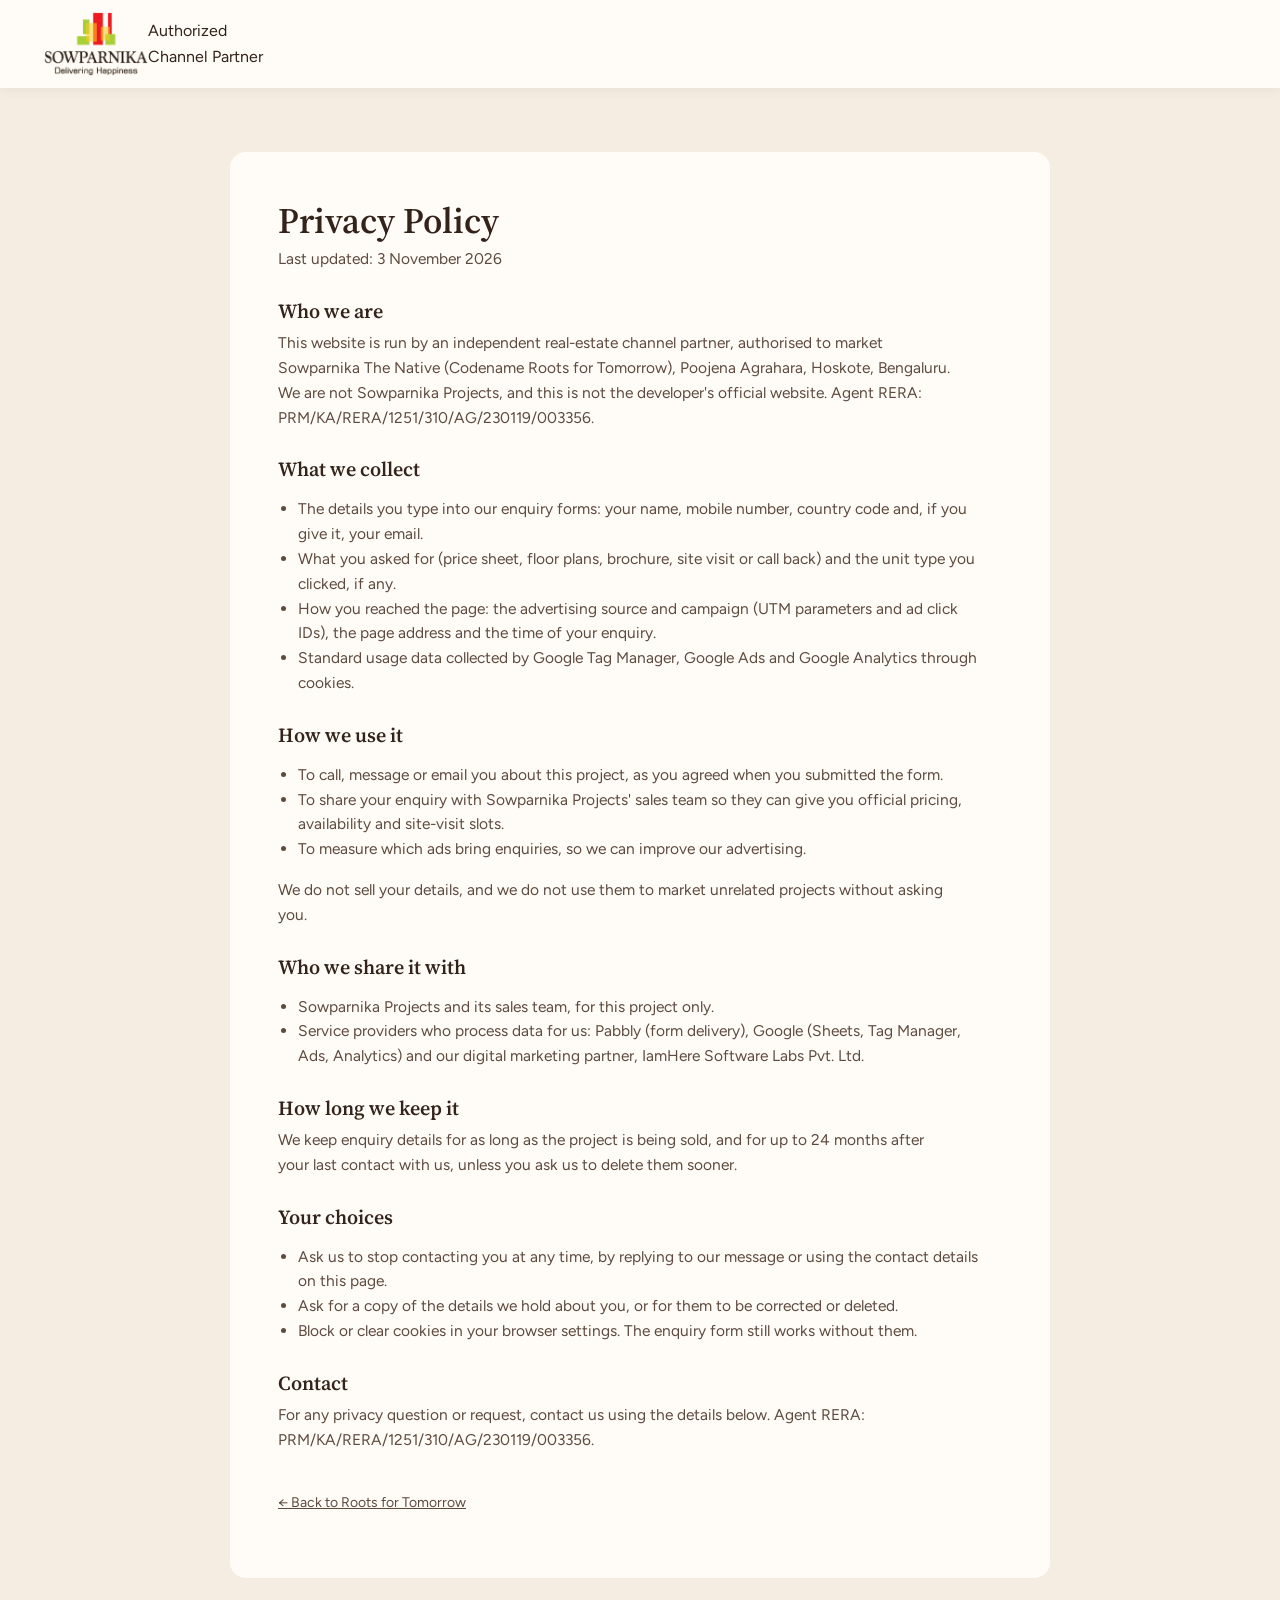
==== commit 07342108: "Header: Sowparnika logo | Authorized Channel Partner; remove top strip and footer codename" ====
--- a/privacy-policy.html
+++ b/privacy-policy.html
@@ -35,9 +35,8 @@
 </head>
 <body>
 <header class="site-header" id="top">
-  <div class="cp-strip" role="note"><div class="wrap"><p><strong>Authorised channel partner</strong> for Sowparnika Projects<span class="js-partner-inline"></span>. This is not the developer's official website.</p></div></div>
   <div class="wrap header-inner">
-    <a class="brand brand-text" href="index.html" aria-label="Back to the Roots for Tomorrow page"><span class="bt-name">Roots for Tomorrow</span><span class="bt-sub">Sowparnika The Native · Hoskote</span></a>
+    <a class="brand brand-cp" href="index.html" aria-label="Sowparnika, authorized channel partner. Back to the main page"><img src="assets/img/sowparnika-logo.png" width="447" height="276" alt="Sowparnika"><span class="cp-div" aria-hidden="true"></span><span class="cp-label">Authorized<br>Channel Partner</span></a>
   </div>
 </header>
 
--- a/assets/css/brand.css
+++ b/assets/css/brand.css
@@ -320,3 +320,28 @@
 .action-bar .ab-brochure { color: #fff; background: var(--beige); border: 1px solid var(--beige); }
 .action-bar .ab-brochure:hover { background: #9c4526; border-color: #9c4526; }
 @media (max-width: 420px) { .ab-long { display: none; } }
+
+/* ---------- channel-partner identity (Google Ads Unacceptable Business Practices fix) ---------- */
+.cp-strip { background: var(--dark); color: #F6E3CC; font-size: 12.5px; line-height: 1.4; }
+.cp-strip .wrap { padding-block: 7px; }
+.cp-strip p { margin: 0; text-align: center; }
+.cp-strip strong { color: #fff; font-weight: 600; }
+:root { --header-h: 118px; }
+.brand-text { display: grid; gap: 2px; text-decoration: none; line-height: 1.1; }
+.bt-name { font-family: var(--seal); font-weight: 700; font-size: 20px; letter-spacing: .04em; color: #3F4A2B; text-transform: uppercase; }
+.bt-sub { font-size: 11.5px; font-weight: 500; letter-spacing: .08em; text-transform: uppercase; color: var(--beige); }
+@media (max-width: 480px) { .bt-name { font-size: 16px; } .bt-sub { font-size: 10px; } .cp-strip { font-size: 11.5px; } }
+.hero-copy .seal { margin-top: 4px; }
+.about-us { background: var(--white); border-top: 1px solid var(--line); }
+.au-grid { display: grid; gap: 18px; }
+.au-text p { color: var(--grey-2); max-width: 66ch; }
+.au-facts { margin: 18px 0 0; display: grid; gap: 10px; padding: 18px 20px; border: 1px solid var(--line); border-radius: var(--radius); background: var(--band-2); }
+.au-facts div { display: grid; grid-template-columns: 130px 1fr; gap: 12px; }
+.au-facts dt { font-size: 12.5px; font-weight: 600; letter-spacing: .06em; text-transform: uppercase; color: var(--grey); }
+.au-facts dd { margin: 0; font-size: 15px; color: var(--ink); min-width: 0; overflow-wrap: anywhere; }
+@media (min-width: 900px) { .au-grid { grid-template-columns: 280px 1fr; gap: 56px; } }
+@media (max-width: 480px) { .au-facts div { grid-template-columns: 1fr; gap: 2px; } }
+.dev-title { font-family: var(--serif); font-size: 26px; font-weight: 600; margin-bottom: 14px; }
+.about-mark { width: 150px; }
+.foot-partner { margin: 0 0 10px; font-size: 13.5px; color: #E3CDB6; }
+.site-footer .disclaimer a { color: #fff; }
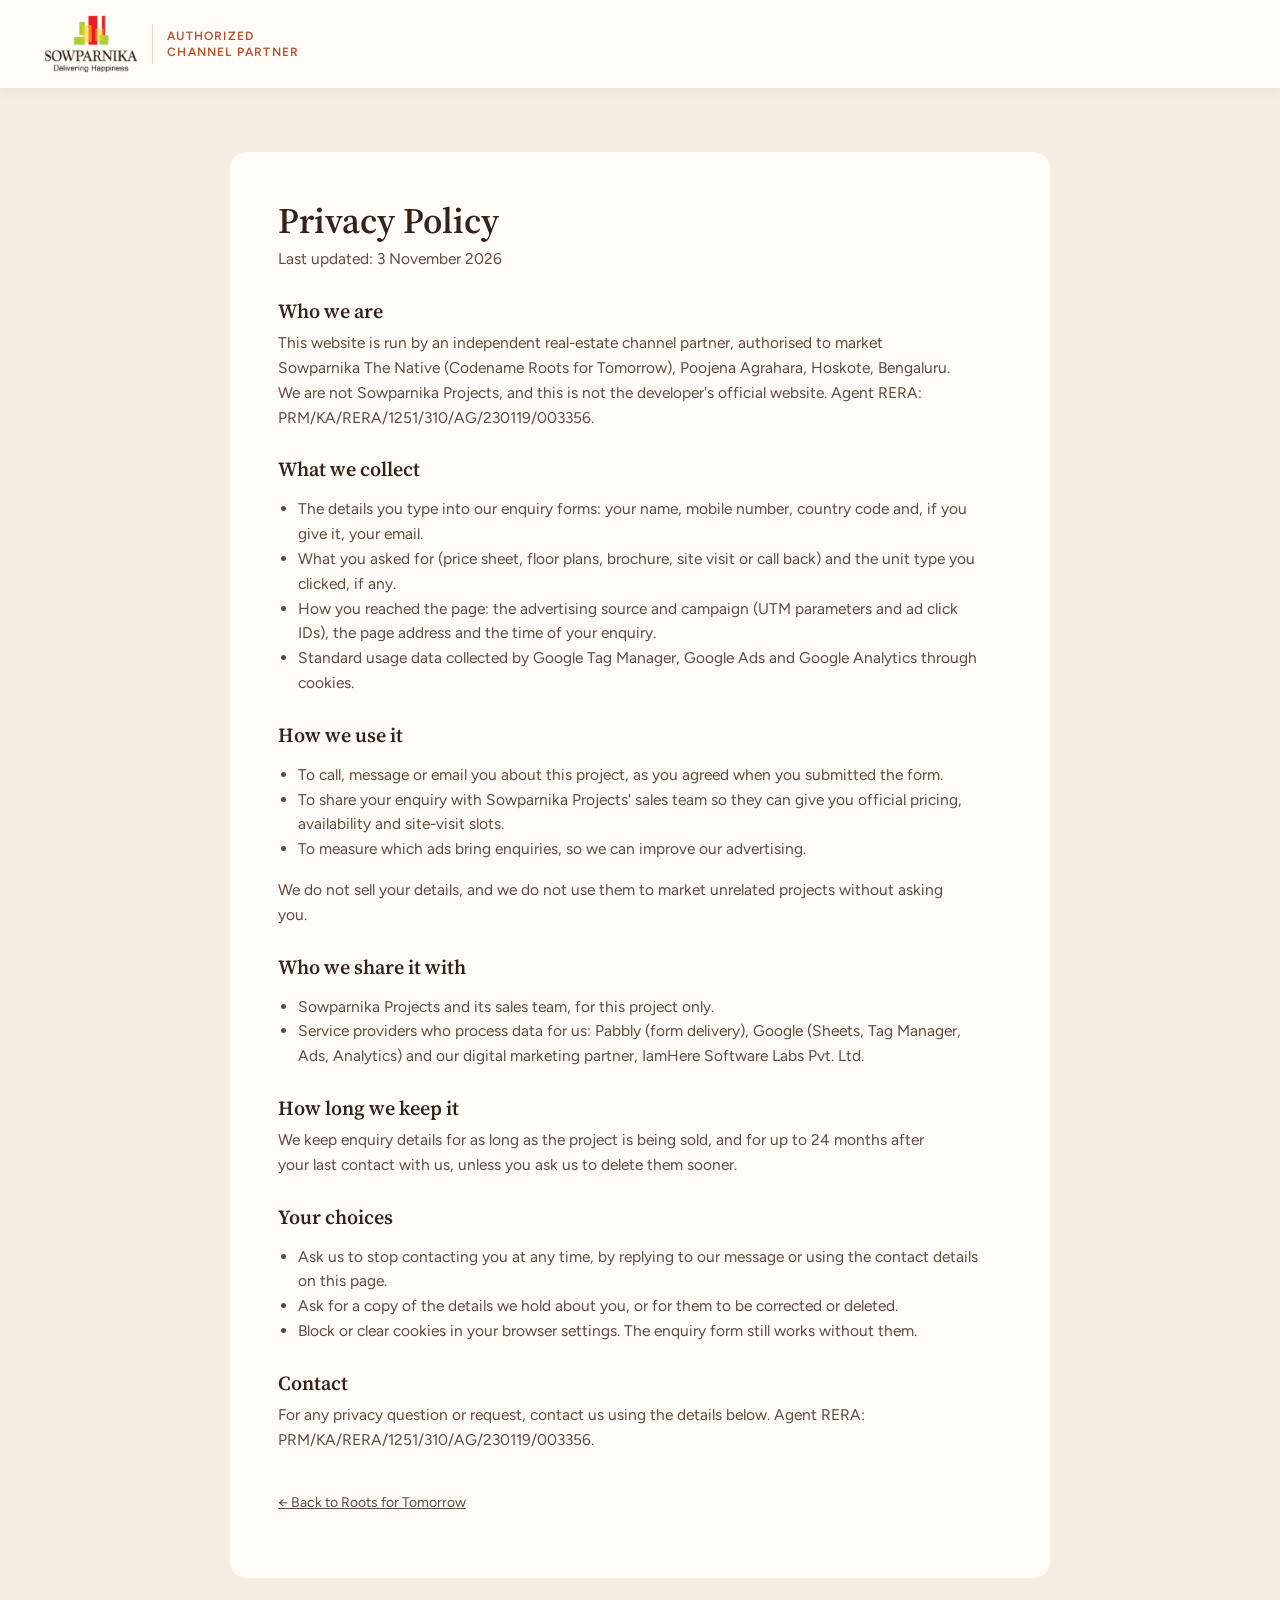
==== commit e7a34b82: "Landing page speed: responsive hero sizes (640-1600 WebP), WebP logos, non-blocking Google Fonts, GT" ====
--- a/privacy-policy.html
+++ b/privacy-policy.html
@@ -17,6 +17,7 @@
 <link rel="icon" href="favicon.ico" sizes="any">
 <link rel="icon" href="assets/img/favicon-32.png" type="image/png" sizes="32x32">
 <link rel="apple-touch-icon" href="assets/img/apple-touch-icon.png">
+<link rel="preconnect" href="https://www.googletagmanager.com">
 <link rel="preconnect" href="https://fonts.googleapis.com">
 <link rel="preconnect" href="https://fonts.gstatic.com" crossorigin>
 <link href="https://fonts.googleapis.com/css2?family=Cinzel:wght@500;600;700&family=Source+Serif+4:opsz,wght@8..60,400;8..60,600&family=Figtree:wght@400;500;600&display=swap" rel="stylesheet">
@@ -36,7 +37,7 @@
 <body>
 <header class="site-header" id="top">
   <div class="wrap header-inner">
-    <a class="brand brand-cp" href="index.html" aria-label="Sowparnika, authorized channel partner. Back to the main page"><img src="assets/img/sowparnika-logo.png" width="447" height="276" alt="Sowparnika"><span class="cp-div" aria-hidden="true"></span><span class="cp-label">Authorized<br>Channel Partner</span></a>
+    <a class="brand brand-cp" href="index.html" aria-label="Sowparnika, authorized channel partner. Back to the main page"><img src="assets/img/sowparnika-logo-224.webp" width="224" height="138" alt="Sowparnika" decoding="async"><span class="cp-div" aria-hidden="true"></span><span class="cp-label">Authorized<br>Channel Partner</span></a>
   </div>
 </header>
 
--- a/assets/css/brand.css
+++ b/assets/css/brand.css
@@ -345,3 +345,95 @@
 .about-mark { width: 150px; }
 .foot-partner { margin: 0 0 10px; font-size: 13.5px; color: #E3CDB6; }
 .site-footer .disclaimer a { color: #fff; }
+
+/* ---------- header lockup: Sowparnika logo | Authorized Channel Partner (replaces the top strip) ---------- */
+:root { --header-h: 88px; }
+.brand-cp { display: inline-flex; align-items: center; gap: 14px; text-decoration: none; min-width: 0; }
+.brand-cp img { height: 58px; width: auto; flex: none; }
+.cp-div { width: 1px; height: 40px; background: var(--line); flex: none; }
+.cp-label { font-size: 12px; font-weight: 600; letter-spacing: .1em; text-transform: uppercase; line-height: 1.35; color: var(--beige); white-space: nowrap; }
+@media (max-width: 480px) { .brand-cp { gap: 10px; } .brand-cp img { height: 44px; } .cp-div { height: 32px; } .cp-label { font-size: 10px; letter-spacing: .08em; } }
+.site-footer .foot-grid { grid-template-columns: 1fr !important; }
+.seal-pill { white-space: nowrap; letter-spacing: .2em; }
+
+/* Hero spec rows (label | value) with the offer row highlighted */
+.hero-specs { margin: 6px 0 0; width: 100%; max-width: 560px; border-top: 1px solid rgba(246,227,204,.38); text-shadow: 0 2px 12px rgba(0,0,0,.55); }
+.hero-specs > div { display: grid; grid-template-columns: 118px 1fr; gap: 14px; align-items: center;
+  padding: 12px 0; border-bottom: 1px solid rgba(246,227,204,.38); text-align: left; }
+.hero-specs dt { margin: 0; font-family: var(--sans); font-size: 12px; font-weight: 600; letter-spacing: .2em;
+  text-transform: uppercase; color: rgba(246,227,204,.82); }
+.hero-specs dd { margin: 0; font-family: var(--sans); font-size: 17px; font-weight: 500; line-height: 1.35; color: #fff; }
+.hero-specs .hs-price dd { font-family: var(--serif); font-size: 27px; font-weight: 700; }
+@media (min-width: 900px) {
+  .hero-specs dd { font-size: 18px; }
+  .hero-specs .hs-price dd { font-size: 32px; }
+}
+@media (max-width: 899px) {
+  .hero-specs { margin-left: auto; margin-right: auto; }
+  .hero-specs > div { grid-template-columns: 92px 1fr; gap: 10px; padding: 10px 0; }
+  .hero-specs dt { font-size: 11px; letter-spacing: .16em; }
+  .hero-specs dd { font-size: 15px; }
+  .hero-specs .hs-price dd { font-size: 23px; }
+}
+
+/* Hero offer card: takes the place of the hero form; its button opens the enquiry popup */
+.hero-offer-card { position: relative; width: 100%; max-width: 420px; margin: 0 auto; padding: 30px 26px 22px;
+  text-align: center; color: var(--ink); background: #FBF3E8; border-radius: 18px; overflow: hidden;
+  box-shadow: 0 40px 80px -30px rgba(0,0,0,.7), 0 0 0 6px rgba(192,83,45,.9), 0 0 0 9px rgba(251,243,232,.9); }
+.hero-offer-card::before { content: ""; position: absolute; inset: 10px; border: 1.5px dashed rgba(192,83,45,.55);
+  border-radius: 12px; pointer-events: none; }
+.hero-offer-card > * { position: relative; margin: 0; }
+.hoc-tag { display: inline-block; padding: 7px 16px; border-radius: 999px; background: #C0532D; color: #fff;
+  font-family: var(--sans); font-size: 12px; font-weight: 800; letter-spacing: .16em; text-transform: uppercase;
+  animation: hocPulse 2.4s ease-in-out infinite; }
+@keyframes hocPulse { 0%, 100% { box-shadow: 0 0 0 0 rgba(192,83,45,.55); } 50% { box-shadow: 0 0 0 10px rgba(192,83,45,0); } }
+.hoc-pay { margin-top: 14px; font-family: var(--serif); color: #8F3A1D; line-height: .9; }
+.hoc-pay .hoc-small { font-size: 30px; font-weight: 600; vertical-align: middle; }
+.hoc-pay .hoc-big { font-size: 104px; font-weight: 700; color: #C0532D; letter-spacing: -.02em; vertical-align: middle; }
+.hoc-plus { margin-top: 2px; font-family: var(--serif); font-size: 28px; font-weight: 700; color: #C0532D; line-height: 1; }
+.hoc-emi { margin-top: 6px; font-family: var(--sans); font-size: 22px; font-weight: 600; line-height: 1.2; color: var(--ink); }
+.hoc-emi b { display: inline-block; margin-top: 4px; font-family: var(--serif); font-size: 34px; font-weight: 700; color: #8F3A1D; }
+.hoc-note { margin-top: 14px; padding-top: 12px; border-top: 1px solid rgba(143,58,29,.25);
+  font-family: var(--sans); font-size: 14px; color: #6b4a3a; }
+.hoc-cta { position: relative; overflow: hidden; width: 100%; min-height: 54px; margin-top: 16px; border-radius: 999px;
+  background: #C0532D; border-color: #C0532D; color: #fff; font-size: 14px; font-weight: 700; letter-spacing: .1em; }
+.hoc-cta:hover { background: #9c4526; border-color: #9c4526; }
+.hoc-cta::after { content: ""; position: absolute; top: 0; bottom: 0; width: 35%; left: -50%;
+  background: linear-gradient(100deg, transparent, rgba(255,255,255,.45), transparent); animation: hoShine 3s ease-in-out 1.2s infinite; }
+@keyframes hoShine { 0% { left: -50%; } 45%, 100% { left: 130%; } }
+.hoc-fine { margin-top: 10px; font-family: var(--sans); font-size: 11px; line-height: 1.4; color: #8a6d5e; }
+@media (prefers-reduced-motion: reduce) { .hoc-tag, .hoc-cta::after { animation: none; } }
+@media (min-width: 900px) { .hero-offer-card { margin: 0 0 0 auto; padding: 34px 30px 24px; } .hoc-pay .hoc-big { font-size: 118px; } }
+@media (max-width: 899px) { .hero-offer-card { margin-top: 8px; } .hoc-pay .hoc-big { font-size: 92px; } .hoc-emi b { font-size: 30px; } }
+/* Phones: project name, then the offer, then the spec rows, so the offer is on the first screen */
+@media (max-width: 899px) {
+  .hero-grid { justify-items: center; }
+  .hero-copy { display: contents; }
+  .hero-copy .seal { order: 1; margin-bottom: 6px; }
+  .hero-offer-card { order: 2; margin-top: 0; }
+  .hero-specs { order: 3; margin-top: 4px; }
+}
+
+.offer-head{margin:0 0 14px;text-align:left} .offer-head p{margin:0}
+.oh-tag{display:inline-block;margin-bottom:10px;padding:6px 14px;border-radius:999px;background:#C0532D;color:#fff;font:800 12px var(--sans);letter-spacing:.16em;text-transform:uppercase}
+.oh-line{font:700 54px/1 var(--serif);color:#fff;text-shadow:0 4px 24px rgba(0,0,0,.6)} .oh-line b{font-size:1.5em;color:#FFB98F}
+.oh-line2{margin-top:6px;font:600 28px/1.2 var(--serif);color:#FFE7C2;text-shadow:0 4px 18px rgba(0,0,0,.6)} .oh-line2 b{color:#fff;border-bottom:3px solid #C0532D}
+.hero-copy .seal{transform:scale(.82);transform-origin:left center;margin-bottom:6px}
+@media(max-width:899px){.offer-head{text-align:center}.oh-line{font-size:40px}.oh-line2{font-size:22px}.hero-copy .seal{transform:none}}
+
+@media(max-width:899px){.hero-form{order:4}}
+
+/* Readability: darker photo behind the hero text, brighter labels */
+.hero-scrim { background:
+  linear-gradient(90deg, rgba(30,17,10,.92) 0%, rgba(30,17,10,.86) 38%, rgba(30,17,10,.7) 50%, rgba(30,17,10,.25) 64%, rgba(30,17,10,.35) 78%, rgba(30,17,10,.6) 100%),
+  linear-gradient(0deg, rgba(30,17,10,.55) 0%, transparent 40%); }
+@media (max-width: 899px) {
+  .hero-scrim { background: linear-gradient(180deg, rgba(30,17,10,.82) 0%, rgba(30,17,10,.86) 40%, rgba(30,17,10,.92) 70%, rgba(30,17,10,.96) 100%); }
+}
+.hero-specs { text-shadow: 0 1px 2px rgba(0,0,0,.8), 0 2px 14px rgba(0,0,0,.6); border-top-color: rgba(246,227,204,.5); }
+.hero-specs > div { border-bottom-color: rgba(246,227,204,.5); }
+.hero-specs dt { color: #F6E3CC; font-weight: 700; }
+.hero-specs dd { color: #fff; font-weight: 600; }
+.oh-line, .oh-line2 { text-shadow: 0 1px 2px rgba(0,0,0,.85), 0 4px 22px rgba(0,0,0,.6); }
+.oh-line b { color: #FFB27F; }
+.hero-credit { color: rgba(246,227,204,.75); }
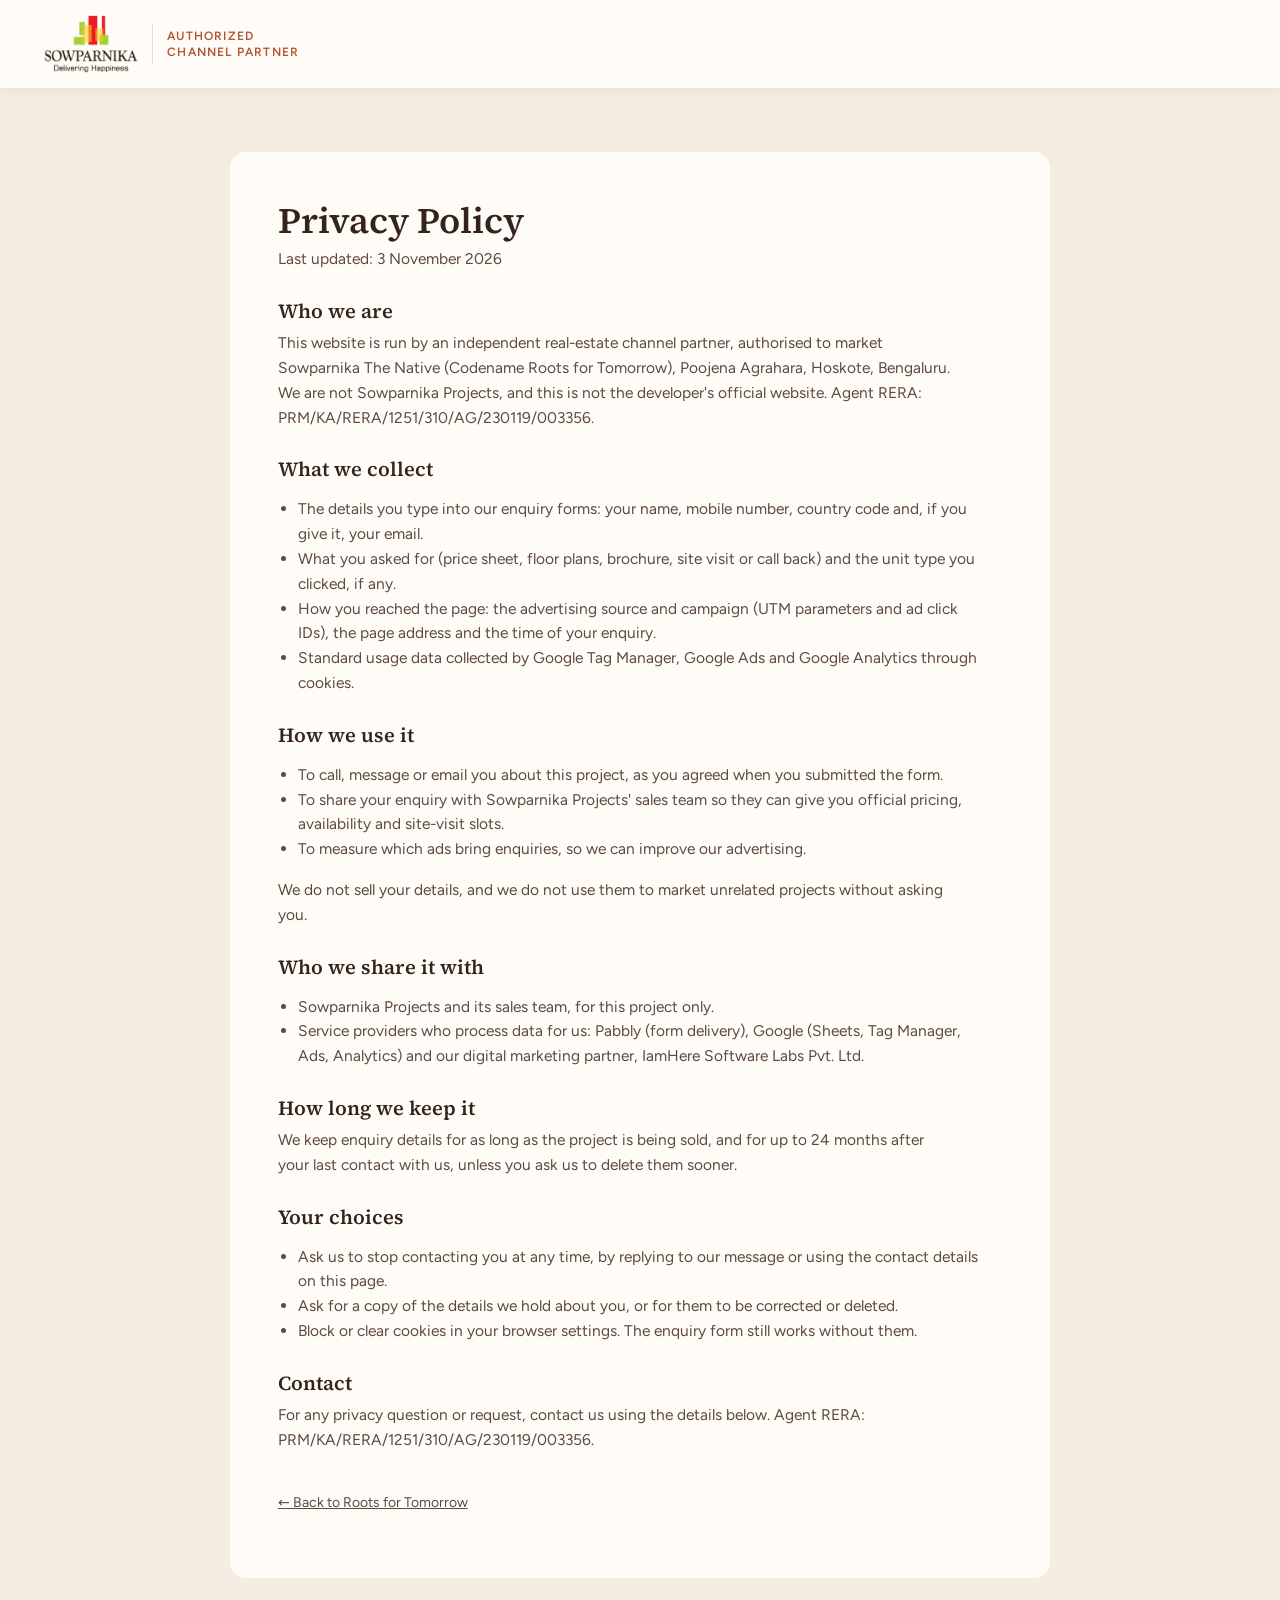
==== commit 7355c95c: "Speed: self-hosted fonts (no Google Fonts), font + hero preloads, GTM loads after first interaction " ====
--- a/privacy-policy.html
+++ b/privacy-policy.html
@@ -18,9 +18,7 @@
 <link rel="icon" href="assets/img/favicon-32.png" type="image/png" sizes="32x32">
 <link rel="apple-touch-icon" href="assets/img/apple-touch-icon.png">
 <link rel="preconnect" href="https://www.googletagmanager.com">
-<link rel="preconnect" href="https://fonts.googleapis.com">
-<link rel="preconnect" href="https://fonts.gstatic.com" crossorigin>
-<link href="https://fonts.googleapis.com/css2?family=Cinzel:wght@500;600;700&family=Source+Serif+4:opsz,wght@8..60,400;8..60,600&family=Figtree:wght@400;500;600&display=swap" rel="stylesheet">
+<link rel="stylesheet" href="assets/css/fonts.css">
 <link rel="stylesheet" href="assets/css/styles.css">
 <link rel="stylesheet" href="assets/css/brand.css">
 <script src="assets/js/config.js"></script>
--- a/assets/css/fonts.css
+++ b/assets/css/fonts.css
@@ -0,0 +1,25 @@
+/* Self-hosted fonts (Fontsource, OFL): latin + latin-ext only */
+@font-face{font-family:'Figtree';font-style:normal;font-display:swap;font-weight:300;src:url(../fonts/figtree-latin-ext-300-normal.woff2) format('woff2');unicode-range:U+0100-02BA,U+02BD-02C5,U+02C7-02CC,U+02CE-02D7,U+02DD-02FF,U+0304,U+0308,U+0329,U+1D00-1DBF,U+1E00-1E9F,U+1EF2-1EFF,U+2020,U+20A0-20AB,U+20AD-20C0,U+2113,U+2C60-2C7F,U+A720-A7FF}
+@font-face{font-family:'Figtree';font-style:normal;font-display:swap;font-weight:300;src:url(../fonts/figtree-latin-300-normal.woff2) format('woff2');unicode-range:U+0000-00FF,U+0131,U+0152-0153,U+02BB-02BC,U+02C6,U+02DA,U+02DC,U+0304,U+0308,U+0329,U+2000-206F,U+20AC,U+2122,U+2191,U+2193,U+2212,U+2215,U+FEFF,U+FFFD}
+@font-face{font-family:'Figtree';font-style:normal;font-display:swap;font-weight:400;src:url(../fonts/figtree-latin-ext-400-normal.woff2) format('woff2');unicode-range:U+0100-02BA,U+02BD-02C5,U+02C7-02CC,U+02CE-02D7,U+02DD-02FF,U+0304,U+0308,U+0329,U+1D00-1DBF,U+1E00-1E9F,U+1EF2-1EFF,U+2020,U+20A0-20AB,U+20AD-20C0,U+2113,U+2C60-2C7F,U+A720-A7FF}
+@font-face{font-family:'Figtree';font-style:normal;font-display:swap;font-weight:400;src:url(../fonts/figtree-latin-400-normal.woff2) format('woff2');unicode-range:U+0000-00FF,U+0131,U+0152-0153,U+02BB-02BC,U+02C6,U+02DA,U+02DC,U+0304,U+0308,U+0329,U+2000-206F,U+20AC,U+2122,U+2191,U+2193,U+2212,U+2215,U+FEFF,U+FFFD}
+@font-face{font-family:'Figtree';font-style:normal;font-display:swap;font-weight:500;src:url(../fonts/figtree-latin-ext-500-normal.woff2) format('woff2');unicode-range:U+0100-02BA,U+02BD-02C5,U+02C7-02CC,U+02CE-02D7,U+02DD-02FF,U+0304,U+0308,U+0329,U+1D00-1DBF,U+1E00-1E9F,U+1EF2-1EFF,U+2020,U+20A0-20AB,U+20AD-20C0,U+2113,U+2C60-2C7F,U+A720-A7FF}
+@font-face{font-family:'Figtree';font-style:normal;font-display:swap;font-weight:500;src:url(../fonts/figtree-latin-500-normal.woff2) format('woff2');unicode-range:U+0000-00FF,U+0131,U+0152-0153,U+02BB-02BC,U+02C6,U+02DA,U+02DC,U+0304,U+0308,U+0329,U+2000-206F,U+20AC,U+2122,U+2191,U+2193,U+2212,U+2215,U+FEFF,U+FFFD}
+@font-face{font-family:'Figtree';font-style:normal;font-display:swap;font-weight:600;src:url(../fonts/figtree-latin-ext-600-normal.woff2) format('woff2');unicode-range:U+0100-02BA,U+02BD-02C5,U+02C7-02CC,U+02CE-02D7,U+02DD-02FF,U+0304,U+0308,U+0329,U+1D00-1DBF,U+1E00-1E9F,U+1EF2-1EFF,U+2020,U+20A0-20AB,U+20AD-20C0,U+2113,U+2C60-2C7F,U+A720-A7FF}
+@font-face{font-family:'Figtree';font-style:normal;font-display:swap;font-weight:600;src:url(../fonts/figtree-latin-600-normal.woff2) format('woff2');unicode-range:U+0000-00FF,U+0131,U+0152-0153,U+02BB-02BC,U+02C6,U+02DA,U+02DC,U+0304,U+0308,U+0329,U+2000-206F,U+20AC,U+2122,U+2191,U+2193,U+2212,U+2215,U+FEFF,U+FFFD}
+@font-face{font-family:'Figtree';font-style:normal;font-display:swap;font-weight:700;src:url(../fonts/figtree-latin-ext-700-normal.woff2) format('woff2');unicode-range:U+0100-02BA,U+02BD-02C5,U+02C7-02CC,U+02CE-02D7,U+02DD-02FF,U+0304,U+0308,U+0329,U+1D00-1DBF,U+1E00-1E9F,U+1EF2-1EFF,U+2020,U+20A0-20AB,U+20AD-20C0,U+2113,U+2C60-2C7F,U+A720-A7FF}
+@font-face{font-family:'Figtree';font-style:normal;font-display:swap;font-weight:700;src:url(../fonts/figtree-latin-700-normal.woff2) format('woff2');unicode-range:U+0000-00FF,U+0131,U+0152-0153,U+02BB-02BC,U+02C6,U+02DA,U+02DC,U+0304,U+0308,U+0329,U+2000-206F,U+20AC,U+2122,U+2191,U+2193,U+2212,U+2215,U+FEFF,U+FFFD}
+@font-face{font-family:'Cinzel';font-style:normal;font-display:swap;font-weight:500;src:url(../fonts/cinzel-latin-ext-500-normal.woff2) format('woff2');unicode-range:U+0100-02BA,U+02BD-02C5,U+02C7-02CC,U+02CE-02D7,U+02DD-02FF,U+0304,U+0308,U+0329,U+1D00-1DBF,U+1E00-1E9F,U+1EF2-1EFF,U+2020,U+20A0-20AB,U+20AD-20C0,U+2113,U+2C60-2C7F,U+A720-A7FF}
+@font-face{font-family:'Cinzel';font-style:normal;font-display:swap;font-weight:500;src:url(../fonts/cinzel-latin-500-normal.woff2) format('woff2');unicode-range:U+0000-00FF,U+0131,U+0152-0153,U+02BB-02BC,U+02C6,U+02DA,U+02DC,U+0304,U+0308,U+0329,U+2000-206F,U+20AC,U+2122,U+2191,U+2193,U+2212,U+2215,U+FEFF,U+FFFD}
+@font-face{font-family:'Cinzel';font-style:normal;font-display:swap;font-weight:600;src:url(../fonts/cinzel-latin-ext-600-normal.woff2) format('woff2');unicode-range:U+0100-02BA,U+02BD-02C5,U+02C7-02CC,U+02CE-02D7,U+02DD-02FF,U+0304,U+0308,U+0329,U+1D00-1DBF,U+1E00-1E9F,U+1EF2-1EFF,U+2020,U+20A0-20AB,U+20AD-20C0,U+2113,U+2C60-2C7F,U+A720-A7FF}
+@font-face{font-family:'Cinzel';font-style:normal;font-display:swap;font-weight:600;src:url(../fonts/cinzel-latin-600-normal.woff2) format('woff2');unicode-range:U+0000-00FF,U+0131,U+0152-0153,U+02BB-02BC,U+02C6,U+02DA,U+02DC,U+0304,U+0308,U+0329,U+2000-206F,U+20AC,U+2122,U+2191,U+2193,U+2212,U+2215,U+FEFF,U+FFFD}
+@font-face{font-family:'Cinzel';font-style:normal;font-display:swap;font-weight:700;src:url(../fonts/cinzel-latin-ext-700-normal.woff2) format('woff2');unicode-range:U+0100-02BA,U+02BD-02C5,U+02C7-02CC,U+02CE-02D7,U+02DD-02FF,U+0304,U+0308,U+0329,U+1D00-1DBF,U+1E00-1E9F,U+1EF2-1EFF,U+2020,U+20A0-20AB,U+20AD-20C0,U+2113,U+2C60-2C7F,U+A720-A7FF}
+@font-face{font-family:'Cinzel';font-style:normal;font-display:swap;font-weight:700;src:url(../fonts/cinzel-latin-700-normal.woff2) format('woff2');unicode-range:U+0000-00FF,U+0131,U+0152-0153,U+02BB-02BC,U+02C6,U+02DA,U+02DC,U+0304,U+0308,U+0329,U+2000-206F,U+20AC,U+2122,U+2191,U+2193,U+2212,U+2215,U+FEFF,U+FFFD}
+@font-face{font-family:'Source Serif 4';font-style:normal;font-display:swap;font-weight:400;src:url(../fonts/source-serif-4-latin-ext-400-normal.woff2) format('woff2');unicode-range:U+0100-02BA,U+02BD-02C5,U+02C7-02CC,U+02CE-02D7,U+02DD-02FF,U+0304,U+0308,U+0329,U+1D00-1DBF,U+1E00-1E9F,U+1EF2-1EFF,U+2020,U+20A0-20AB,U+20AD-20C4,U+2113,U+2C60-2C7F,U+A720-A7FF}
+@font-face{font-family:'Source Serif 4';font-style:normal;font-display:swap;font-weight:400;src:url(../fonts/source-serif-4-latin-400-normal.woff2) format('woff2');unicode-range:U+0000-00FF,U+0131,U+0152-0153,U+02BB-02BC,U+02C6,U+02DA,U+02DC,U+0304,U+0308,U+0329,U+2000-206F,U+20AC,U+2122,U+2191,U+2193,U+2212,U+2215,U+FEFF,U+FFFD}
+@font-face{font-family:'Source Serif 4';font-style:normal;font-display:swap;font-weight:600;src:url(../fonts/source-serif-4-latin-ext-600-normal.woff2) format('woff2');unicode-range:U+0100-02BA,U+02BD-02C5,U+02C7-02CC,U+02CE-02D7,U+02DD-02FF,U+0304,U+0308,U+0329,U+1D00-1DBF,U+1E00-1E9F,U+1EF2-1EFF,U+2020,U+20A0-20AB,U+20AD-20C4,U+2113,U+2C60-2C7F,U+A720-A7FF}
+@font-face{font-family:'Source Serif 4';font-style:normal;font-display:swap;font-weight:600;src:url(../fonts/source-serif-4-latin-600-normal.woff2) format('woff2');unicode-range:U+0000-00FF,U+0131,U+0152-0153,U+02BB-02BC,U+02C6,U+02DA,U+02DC,U+0304,U+0308,U+0329,U+2000-206F,U+20AC,U+2122,U+2191,U+2193,U+2212,U+2215,U+FEFF,U+FFFD}
+@font-face{font-family:'Source Serif 4';font-style:italic;font-display:swap;font-weight:300;src:url(../fonts/source-serif-4-latin-ext-300-italic.woff2) format('woff2');unicode-range:U+0100-02BA,U+02BD-02C5,U+02C7-02CC,U+02CE-02D7,U+02DD-02FF,U+0304,U+0308,U+0329,U+1D00-1DBF,U+1E00-1E9F,U+1EF2-1EFF,U+2020,U+20A0-20AB,U+20AD-20C4,U+2113,U+2C60-2C7F,U+A720-A7FF}
+@font-face{font-family:'Source Serif 4';font-style:italic;font-display:swap;font-weight:300;src:url(../fonts/source-serif-4-latin-300-italic.woff2) format('woff2');unicode-range:U+0000-00FF,U+0131,U+0152-0153,U+02BB-02BC,U+02C6,U+02DA,U+02DC,U+0304,U+0308,U+0329,U+2000-206F,U+20AC,U+2122,U+2191,U+2193,U+2212,U+2215,U+FEFF,U+FFFD}
+@font-face{font-family:'Source Serif 4';font-style:italic;font-display:swap;font-weight:400;src:url(../fonts/source-serif-4-latin-ext-400-italic.woff2) format('woff2');unicode-range:U+0100-02BA,U+02BD-02C5,U+02C7-02CC,U+02CE-02D7,U+02DD-02FF,U+0304,U+0308,U+0329,U+1D00-1DBF,U+1E00-1E9F,U+1EF2-1EFF,U+2020,U+20A0-20AB,U+20AD-20C4,U+2113,U+2C60-2C7F,U+A720-A7FF}
+@font-face{font-family:'Source Serif 4';font-style:italic;font-display:swap;font-weight:400;src:url(../fonts/source-serif-4-latin-400-italic.woff2) format('woff2');unicode-range:U+0000-00FF,U+0131,U+0152-0153,U+02BB-02BC,U+02C6,U+02DA,U+02DC,U+0304,U+0308,U+0329,U+2000-206F,U+20AC,U+2122,U+2191,U+2193,U+2212,U+2215,U+FEFF,U+FFFD}
